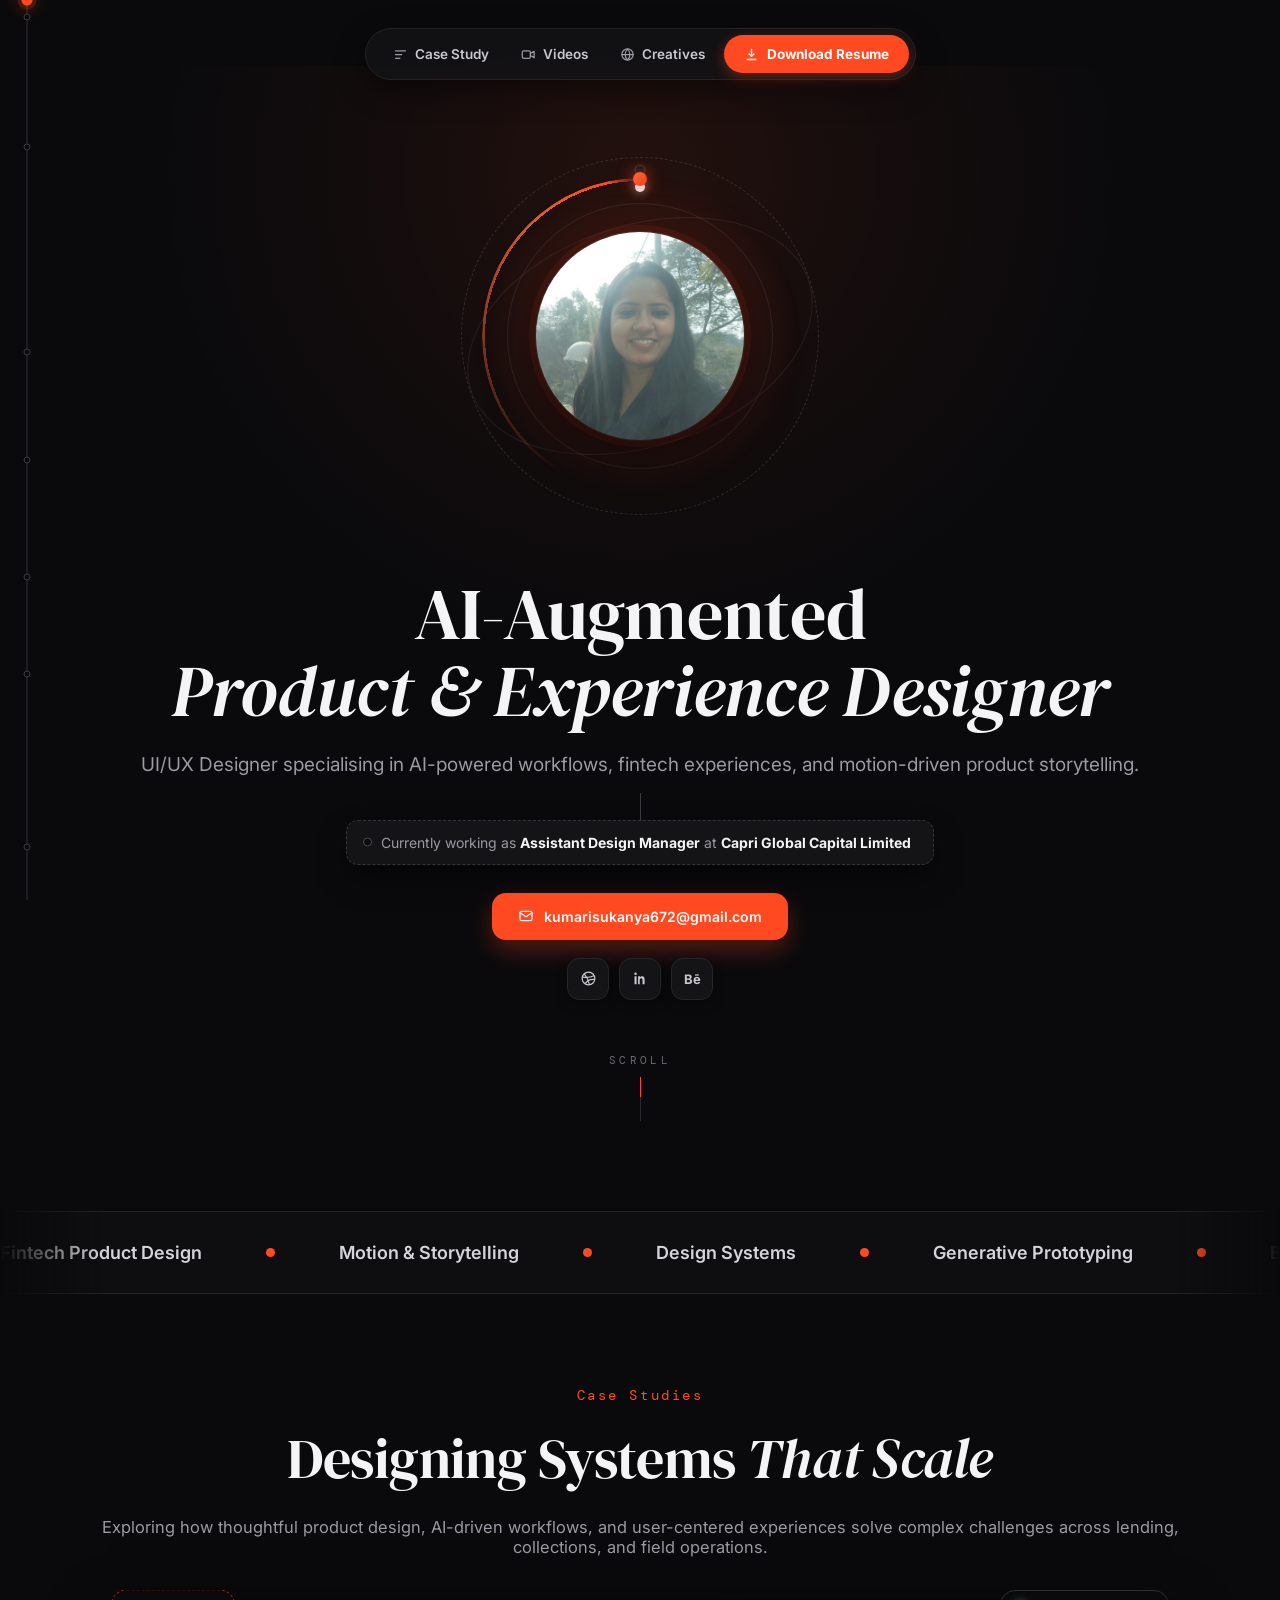
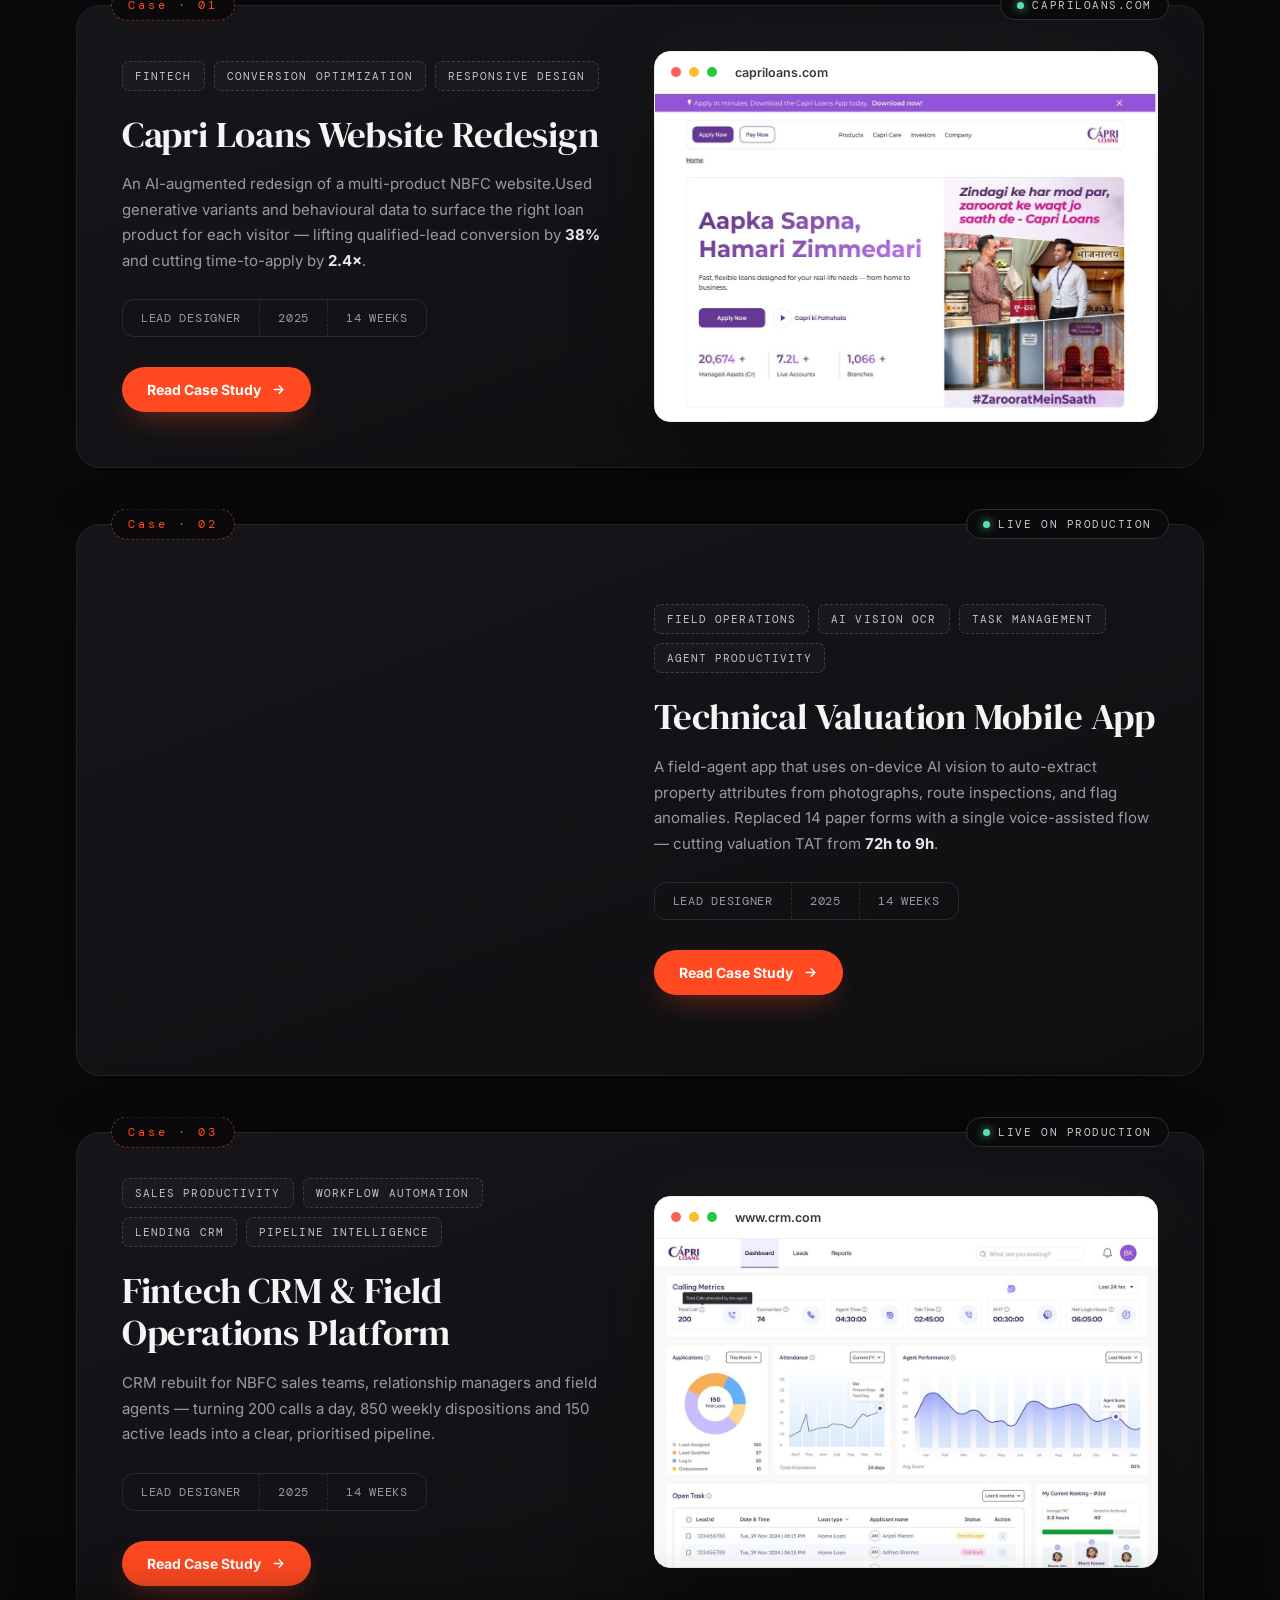
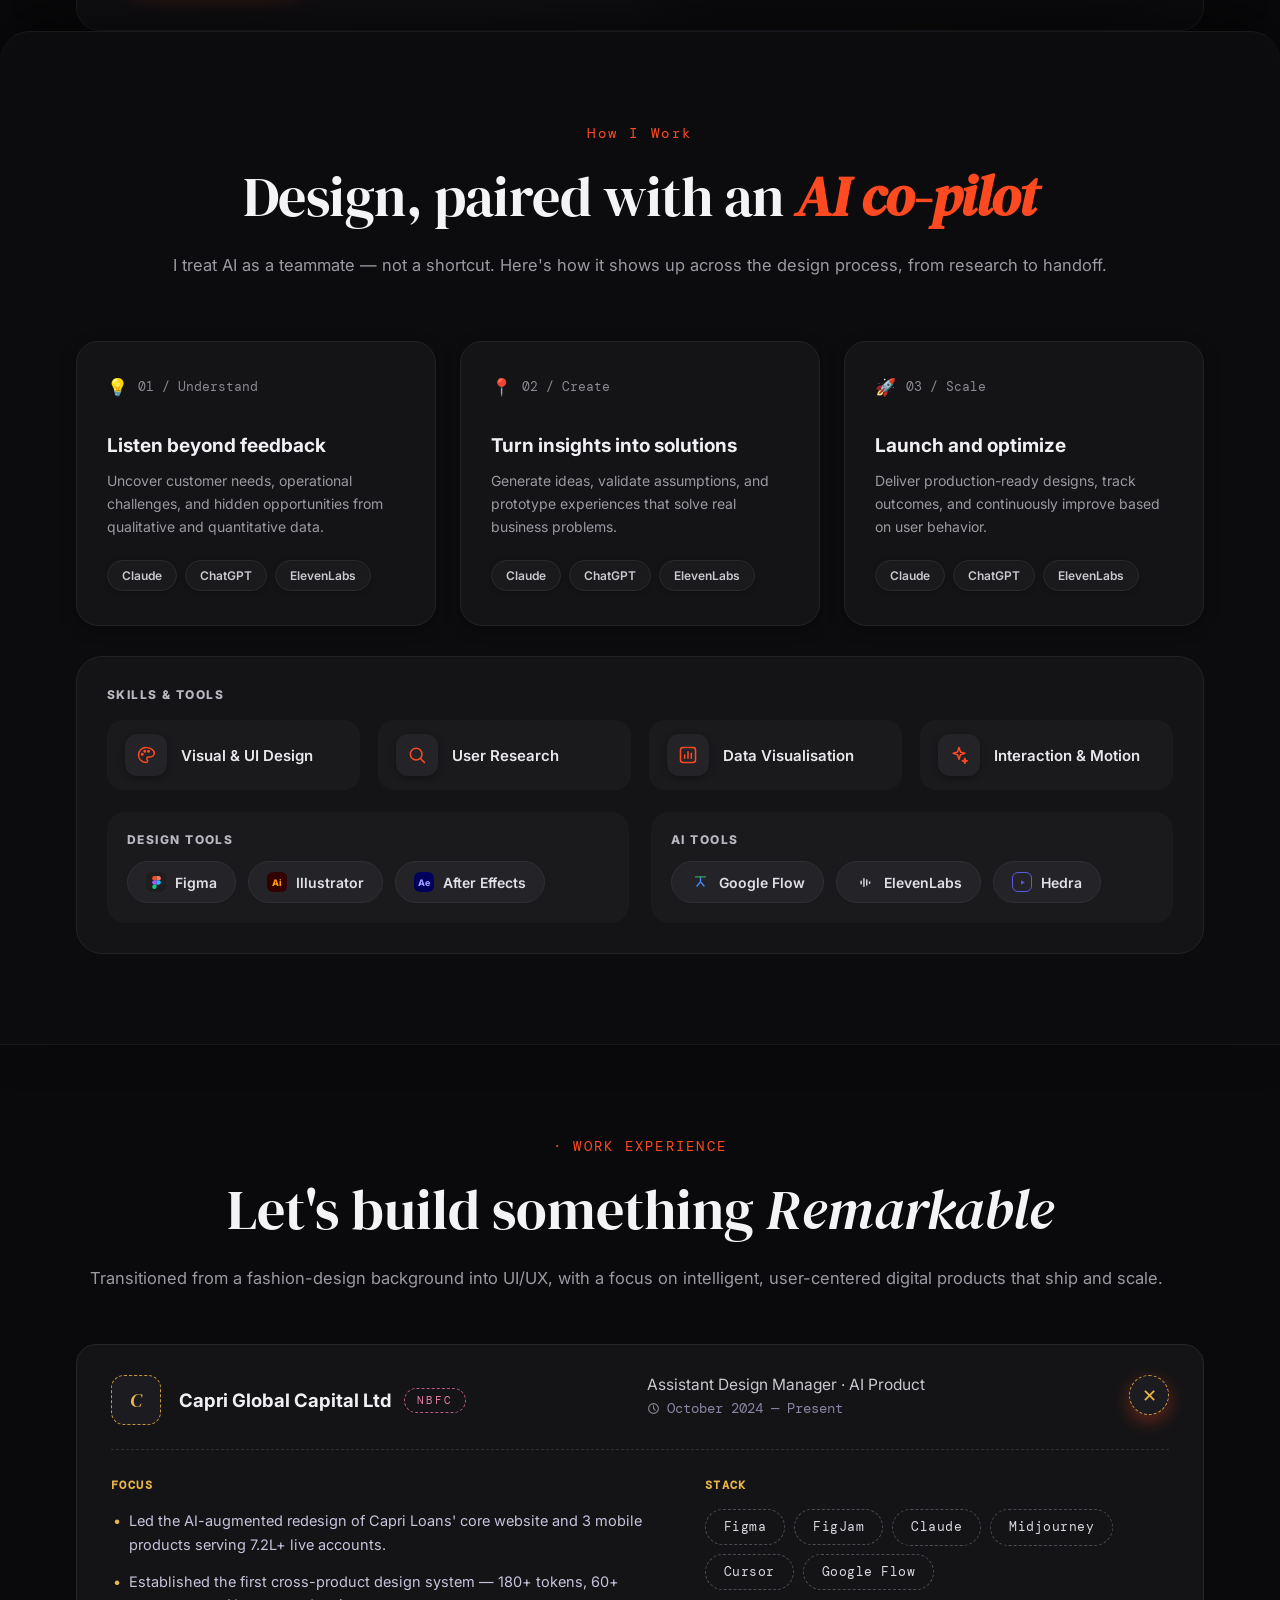
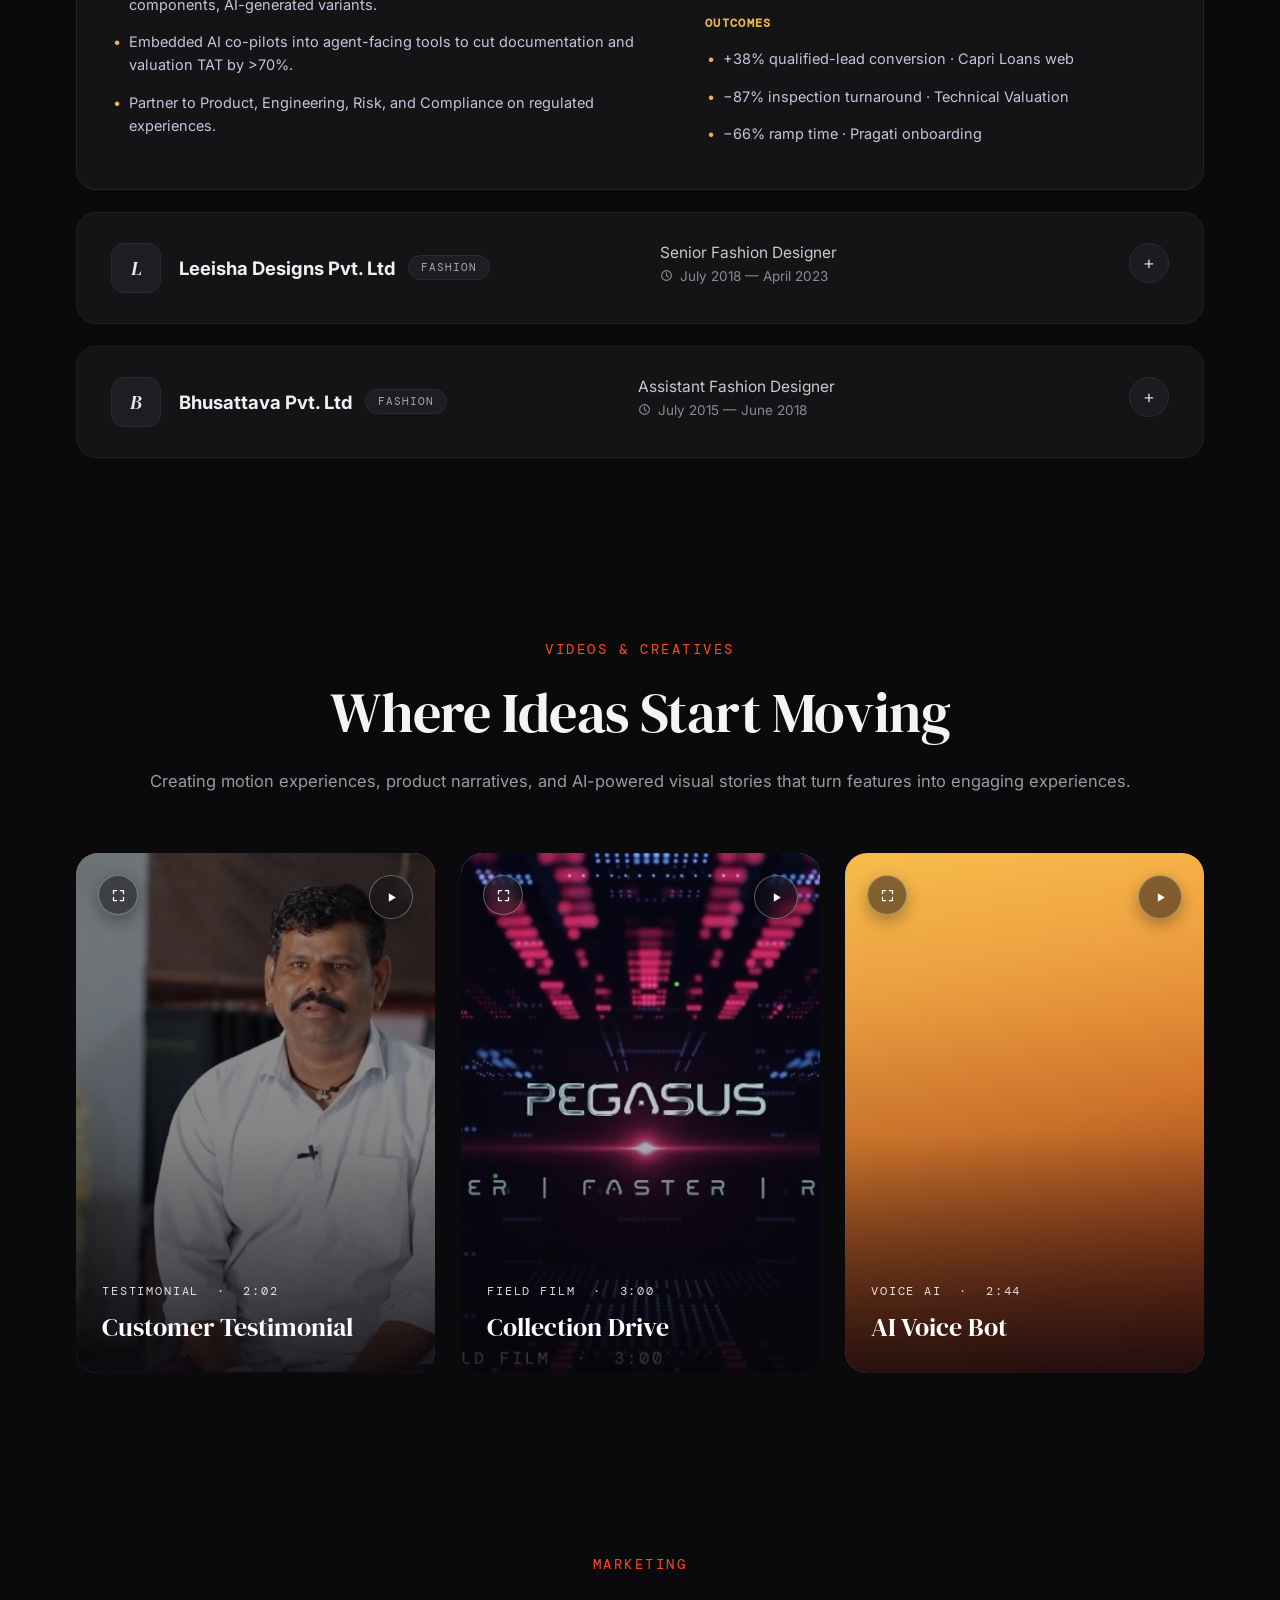
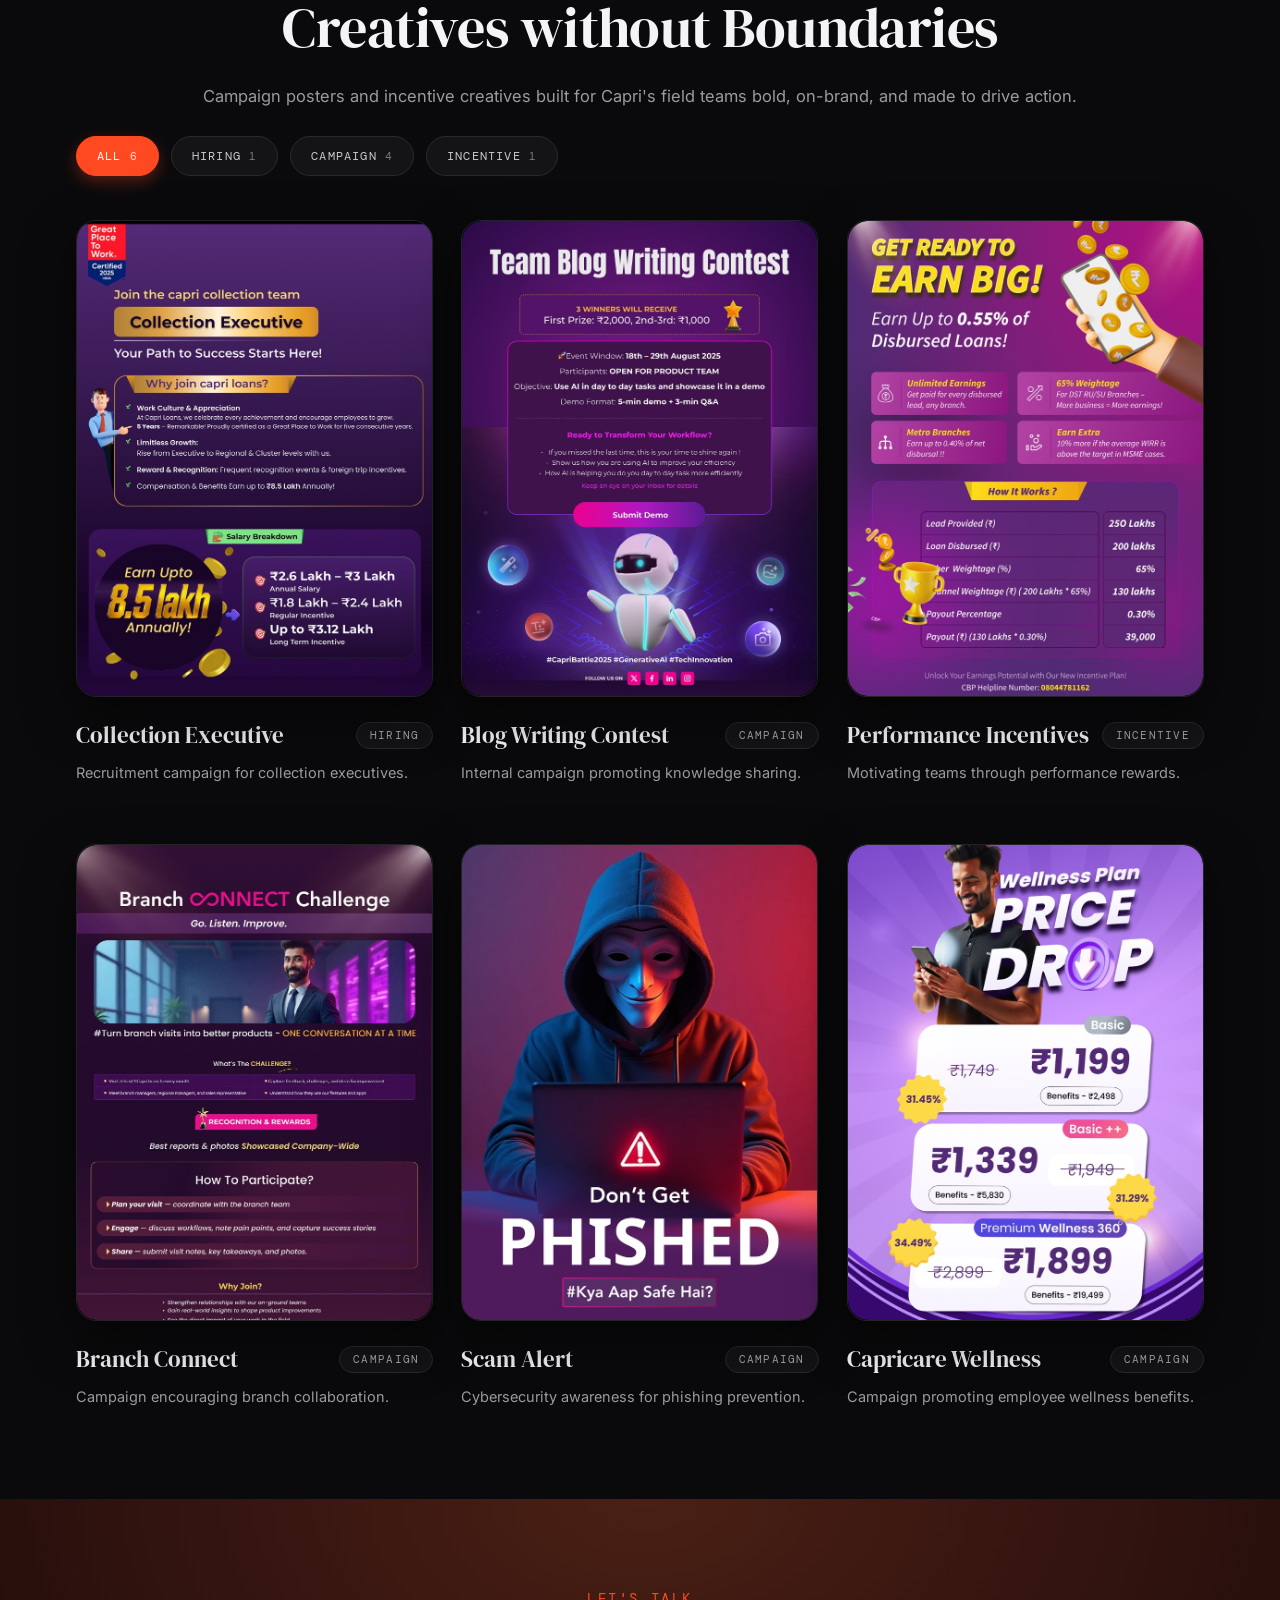
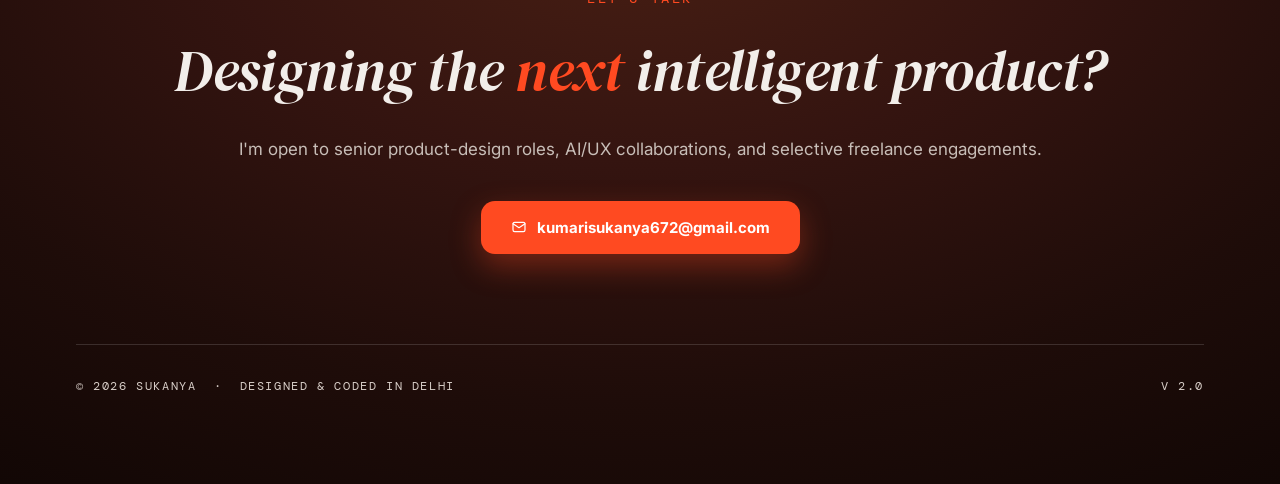
==== index.html @ 0f8f2119 "Add files via upload" ====
<!DOCTYPE html>
<html lang="en">
<head>
<meta charset="UTF-8">
<meta name="viewport" content="width=device-width, initial-scale=1.0">
<title>Sukanya — AI-Augmented Product & Experience Designer</title>
<link rel="preconnect" href="https://fonts.googleapis.com">
<link rel="preconnect" href="https://fonts.gstatic.com" crossorigin>
<link href="https://fonts.googleapis.com/css2?family=DM+Serif+Display:ital@0;1&family=DM+Mono:ital,wght@0,300;0,400;0,500;1,400&family=Inter:wght@400;500;600;700;800&display=swap" rel="stylesheet">
<link rel="stylesheet" href="css/index.css">
  <script src="js/index.js" defer></script>
</head>
<body>

<!-- thread progress rail -->
<div class="thread" aria-hidden="true" id="thread">
  <div class="track"></div>
  <div class="fill" id="thread-fill"></div>
  <div class="needle" id="thread-needle"></div>
</div>

<!-- ===================== NAV ===================== -->
<div class="nav-wrap">
  <nav class="nav-pill">
    <a class="nav-link" data-sec="case-studies" href="#case-studies">
      <svg viewBox="0 0 24 24" fill="none" stroke-width="2" stroke-linecap="round"><path d="M4 6h16M4 12h10M4 18h7"/></svg>
      <span>Case Study</span>
    </a>
    <a class="nav-link" data-sec="videos" href="#videos">
      <svg viewBox="0 0 24 24" fill="none" stroke-width="2" stroke-linecap="round" stroke-linejoin="round"><rect x="2" y="6" width="13" height="12" rx="2.5"/><path d="M15 10.5l6-3.5v10l-6-3.5"/></svg>
      <span>Videos</span>
    </a>
    <a class="nav-link" data-sec="creatives" href="#creatives">
      <svg viewBox="0 0 24 24" fill="none" stroke-width="2" stroke-linecap="round"><circle cx="12" cy="12" r="9"/><path d="M3 12h18M12 3c2.5 2.7 3.8 5.8 3.8 9S14.5 18.3 12 21M12 3c-2.5 2.7-3.8 5.8-3.8 9s1.3 6.3 3.8 9"/></svg>
      <span>Creatives</span>
    </a>
    <a class="nav-cta" href="assets/docs/Sukanya_Resume.pdf" download="Sukanya_Resume.pdf">
      <svg viewBox="0 0 24 24" fill="none" stroke-width="2.2" stroke-linecap="round" stroke-linejoin="round"><path d="M12 4v11m0 0l-4-4m4 4l4-4M5 20h14"/></svg>
      Download Resume
    </a>
  </nav>
</div>

<!-- ===================== HERO ===================== -->
<header class="hero" id="top">
  <div class="hero-visual">
    <span class="hv-glow"></span>
    <span class="hv-tilt"></span>
    <span class="hv-dash"></span>
    <span class="hv-ring"></span>
    <span class="hv-sweep"></span>
    <span class="hv-orbit hv-orbit-3"></span>
    <span class="hv-orbit hv-orbit-2"></span>
    <span class="hv-orbit hv-orbit-1"></span>
    <div class="hv-portrait"><img src="[data-uri]" alt="Sukanya — Product & Experience Designer"/></div>
  </div>

  <h1>
    <span class="hl"><span class="hl-in">AI-Augmented</span></span>
    <span class="hl"><span class="hl-in"><em>Product &amp; Experience Designer</em></span></span>
  </h1>
  <p class="hero-sub">UI/UX Designer specialising in AI-powered workflows, fintech experiences, and motion-driven product storytelling.</p>
  <div class="swingtag-wrap"><span class="swingtag">Currently working as <b>Assistant Design Manager</b> at <b>Capri Global Capital Limited</b></span></div>
  <div>
    <a class="hero-email" href="mailto:kumarisukanya672@gmail.com">
      <svg viewBox="0 0 24 24" fill="none" stroke-width="1.8" stroke-linecap="round" stroke-linejoin="round"><rect x="3" y="5" width="18" height="14" rx="2.5"/><path d="M3 7l9 6 9-6"/></svg>
      kumarisukanya672@gmail.com
    </a>
  </div>
  <div class="hero-socials">
    <a class="soc" href="#" aria-label="Dribbble">
      <svg viewBox="0 0 24 24" fill="none" stroke="#C8C8CE" stroke-width="1.7"><circle cx="12" cy="12" r="9"/><path d="M6 5.5c3.5 4 6 9 7.3 15M19.5 8c-4.5 2.5-9.5 3-15.5 2M21 13.5c-5.5-1-10 .5-13.5 5.5"/></svg>
    </a>
    <a class="soc" href="#" aria-label="LinkedIn">
      <svg viewBox="0 0 24 24" fill="#C8C8CE"><path d="M5 3.5A1.75 1.75 0 1 1 5 7a1.75 1.75 0 0 1 0-3.5ZM3.6 8.8h2.9V20H3.6V8.8Zm5 0h2.8v1.5h.04c.4-.74 1.35-1.52 2.8-1.52 3 0 3.55 1.97 3.55 4.53V20h-2.9v-5.5c0-1.3-.03-3-1.83-3-1.83 0-2.1 1.43-2.1 2.9V20H8.6V8.8Z"/></svg>
    </a>
    <a class="soc" href="#" aria-label="Behance">Bē</a>
  </div>
  <div class="hero-scroll" aria-hidden="true"><span>Scroll</span><span class="wire"></span></div>
</header>

<!-- ===================== MARQUEE ===================== -->
<div class="marquee">
  <div class="marquee-track">
    <div class="marquee-item">
      <span>Fintech Product Design</span><i></i>
      <span>Motion &amp; Storytelling</span><i></i>
      <span>Design Systems</span><i></i>
      <span>Generative Prototyping</span><i></i>
      <span>Behavioral UX</span><i></i>
      <span>AI-Augmented Workflows</span><i></i>
    </div>
    <div class="marquee-item">
      <span>Fintech Product Design</span><i></i>
      <span>Motion &amp; Storytelling</span><i></i>
      <span>Design Systems</span><i></i>
      <span>Generative Prototyping</span><i></i>
      <span>Behavioral UX</span><i></i>
      <span>AI-Augmented Workflows</span><i></i>
    </div>
  </div>
</div>

<!-- ===================== CASE STUDIES HEAD ===================== -->
<section class="sec-head r" id="case-studies">
  <span class="eyebrow">Case Studies</span>
  <h2>Designing Systems <em>That Scale</em></h2>
  <p class="sec-sub">Exploring how thoughtful product design, AI-driven workflows, and user-centered experiences solve complex challenges across lending, collections, and field operations.</p>
</section>
<div class="case-stack">
<!-- ===================== CASE 1 : CAPRI LOANS ===================== -->
<section class="case">
  <span class="case-num">Case · 01</span>
  <span class="case-chip"><span class="dot"></span>capriloans.com</span>
  <div class="case-grid">
      <div class="case-visual"><div class="browser">
        <div class="browser-bar">
          <span class="b-dot" style="background:#FF5F57"></span>
          <span class="b-dot" style="background:#FEBC2E"></span>
          <span class="b-dot" style="background:#28C840"></span>
          <span class="url">capriloans.com</span>
        </div>
        <div class="browser-body">
          <img class="case-shot" src="[data-uri]" alt="Capri Loans website redesign — Aapka Sapna, Hamari Zimmedari hero" loading="lazy"/>
        </div>
      </div></div>
      <div class="case-content">
        <div class="tags">
          <span class="tag">Fintech</span>
          <span class="tag">Conversion Optimization</span>
          <span class="tag">Responsive Design</span>
        </div>
        <h3>Capri Loans Website Redesign</h3>
        <p class="desc">An AI-augmented redesign of a multi-product NBFC website.Used generative variants and behavioural data to surface the right loan product for each visitor — lifting qualified-lead conversion by <b>38%</b> and cutting time-to-apply by <b>2.4×</b>.</p>
        <div class="case-meta">
          <span><i></i>LEAD DESIGNER</span>
          <span><i></i>2025</span>
          <span><i></i>14 WEEKS</span>
        </div>
        <a class="btn-orange" href="capri.html">Read Case Study
          <svg viewBox="0 0 24 24" fill="none" stroke-width="2.2" stroke-linecap="round" stroke-linejoin="round"><path d="M5 12h14m0 0l-6-6m6 6l-6 6"/></svg>
        </a>
      </div>
    </div>
</section>

<!-- ===================== CASE 2 : TECHNICAL VALUATION ===================== -->
<section class="case">
  <span class="case-num">Case · 02</span>
  <span class="case-chip"><span class="dot"></span>Live On Production</span>
  <div class="case-grid">
      <div class="case-content">
        <div class="tags">
          <span class="tag">Field Operations</span>
          <span class="tag">AI Vision OCR</span>
          <span class="tag">Task Management</span>
          <span class="tag">Agent Productivity</span>
        </div>
        <h3>Technical Valuation Mobile App</h3>
        <p class="desc">A field-agent app that uses on-device AI vision to auto-extract property attributes from photographs, route inspections, and flag anomalies. Replaced 14 paper forms with a single voice-assisted flow — cutting valuation TAT from <b>72h to 9h</b>.</p>
        <div class="case-meta">
          <span><i></i>LEAD DESIGNER</span>
          <span><i></i>2025</span>
          <span><i></i>14 WEEKS</span>
        </div>
        <a class="btn-orange" href="technical-valuation.html">Read Case Study
          <svg viewBox="0 0 24 24" fill="none" stroke-width="2.2" stroke-linecap="round" stroke-linejoin="round"><path d="M5 12h14m0 0l-6-6m6 6l-6 6"/></svg>
        </a>
      </div>
            <div class="case-visual"><div class="phones">
        <img class="ph-img ph-left" src="[data-uri]" alt="Primary Applicant's Details form screen" loading="lazy"/>
        <img class="ph-img ph-mid" src="[data-uri]" alt="Field agent dashboard — work in progress" loading="lazy"/>
        <img class="ph-img ph-right" src="[data-uri]" alt="Property Details screen" loading="lazy"/>
      </div></div>
    </div>
</section>

<!-- ===================== CASE 3 : FINTECH CRM ===================== -->
<section class="case">
  <span class="case-num">Case · 03</span>
  <span class="case-chip"><span class="dot"></span>Live on Production</span>
  <div class="case-grid">
      <div class="case-visual"><div class="browser">
        <div class="browser-bar">
          <span class="b-dot" style="background:#FF5F57"></span>
          <span class="b-dot" style="background:#FEBC2E"></span>
          <span class="b-dot" style="background:#28C840"></span>
          <span class="url">www.crm.com</span>
        </div>
        <div class="browser-body">
          <img class="case-shot" src="[data-uri]" alt="Fintech CRM dashboard — calling metrics, applications, agent performance" loading="lazy"/>
        </div>
      </div></div>
      <div class="case-content">
        <div class="tags">
          <span class="tag">Sales Productivity</span>
          <span class="tag">Workflow Automation</span>
          <span class="tag">Lending CRM</span>
          <span class="tag">Pipeline Intelligence</span>
        </div>
        <h3>Fintech CRM &amp; Field Operations Platform</h3>
        <p class="desc">CRM rebuilt for NBFC sales teams, relationship managers and field agents — turning 200 calls a day, 850 weekly dispositions and 150 active leads into a clear, prioritised pipeline.</p>
        <div class="case-meta">
          <span><i></i>LEAD DESIGNER</span>
          <span><i></i>2025</span>
          <span><i></i>14 WEEKS</span>
        </div>
        <a class="btn-orange" href="crm.html">Read Case Study
          <svg viewBox="0 0 24 24" fill="none" stroke-width="2.2" stroke-linecap="round" stroke-linejoin="round"><path d="M5 12h14m0 0l-6-6m6 6l-6 6"/></svg>
        </a>
      </div>
    </div>
</section>
</div><!-- /case-stack -->

<!-- ===================== HOW I WORK ===================== -->
<section class="hiw" id="process">
  <div class="sec-head r">
    <span class="eyebrow">How I Work</span>
    <h2>Design, paired with an <em class="orange">AI co-pilot</em></h2>
    <p class="sec-sub">I treat AI as a teammate — not a shortcut. Here's how it shows up across the design process, from research to handoff.</p>
  </div>
  <div class="container">
    <div class="hiw-cards r">
      <div class="hiw-card">
        <div class="hiw-step"><span class="em">💡</span>01 / Understand</div>
        <h4>Listen beyond feedback</h4>
        <p>Uncover customer needs, operational challenges, and hidden opportunities from qualitative and quantitative data.</p>
        <div class="hiw-tags">
          <span class="hiw-tag">Claude</span>
          <span class="hiw-tag">ChatGPT</span>
          <span class="hiw-tag">ElevenLabs</span>
        </div>
      </div>
      <div class="hiw-card">
        <div class="hiw-step"><span class="em">📍</span>02 / Create</div>
        <h4>Turn insights into solutions</h4>
        <p>Generate ideas, validate assumptions, and prototype experiences that solve real business problems.</p>
        <div class="hiw-tags">
          <span class="hiw-tag">Claude</span>
          <span class="hiw-tag">ChatGPT</span>
          <span class="hiw-tag">ElevenLabs</span>
        </div>
      </div>
      <div class="hiw-card">
        <div class="hiw-step"><span class="em">🚀</span>03 / Scale</div>
        <h4>Launch and optimize</h4>
        <p>Deliver production-ready designs, track outcomes, and continuously improve based on user behavior.</p>
        <div class="hiw-tags">
          <span class="hiw-tag">Claude</span>
          <span class="hiw-tag">ChatGPT</span>
          <span class="hiw-tag">ElevenLabs</span>
        </div>
      </div>
    </div>

    <div class="skills r">
      <div class="skills-label">SKILLS &amp; TOOLS</div>
      <div class="skills-row">
        <div class="skill-chip">
          <span class="skill-ic"><svg viewBox="0 0 24 24" fill="none" stroke-width="1.8" stroke-linecap="round"><path d="M12 3a9 9 0 1 0 0 18c1.2 0 2-.9 2-2 0-.6-.2-1-.6-1.4-.3-.4-.5-.8-.5-1.3 0-1.1.9-2 2-2h2.3A4.8 4.8 0 0 0 22 9.7C21.6 5.9 17.2 3 12 3Z"/><circle cx="7.5" cy="11" r=".9" fill="currentColor"/><circle cx="10.5" cy="7.5" r=".9" fill="currentColor"/><circle cx="15" cy="7.5" r=".9" fill="currentColor"/></svg></span>
          <b>Visual &amp; UI Design</b>
        </div>
        <div class="skill-chip">
          <span class="skill-ic"><svg viewBox="0 0 24 24" fill="none" stroke-width="1.8" stroke-linecap="round"><circle cx="11" cy="11" r="7"/><path d="M16.5 16.5L21 21"/></svg></span>
          <b>User Research</b>
        </div>
        <div class="skill-chip">
          <span class="skill-ic"><svg viewBox="0 0 24 24" fill="none" stroke-width="1.8" stroke-linecap="round" stroke-linejoin="round"><rect x="3" y="3" width="18" height="18" rx="3"/><path d="M8 16v-4m4 4V8m4 8v-6"/></svg></span>
          <b>Data Visualisation</b>
        </div>
        <div class="skill-chip">
          <span class="skill-ic"><svg viewBox="0 0 24 24" fill="none" stroke-width="1.8" stroke-linecap="round" stroke-linejoin="round"><path d="M12 3l1.8 5.4L19 10l-5.2 1.6L12 17l-1.8-5.4L5 10l5.2-1.6L12 3Z"/><path d="M19 16l.8 2.2L22 19l-2.2.8L19 22l-.8-2.2L16 19l2.2-.8L19 16Z"/></svg></span>
          <b>Interaction &amp; Motion</b>
        </div>
      </div>
      <div class="tools-row">
        <div class="tool-box">
          <div class="skills-label">DESIGN TOOLS</div>
          <div class="tool-pills">
            <span class="tool-pill">
              <span class="tp-ic" style="background:#1E1E1E;flex-direction:column;gap:0">
                <svg viewBox="0 0 12 18" width="9" height="13"><path d="M3 0h3v6H3a3 3 0 0 1 0-6Z" fill="#F24E1E"/><path d="M6 0h3a3 3 0 0 1 0 6H6V0Z" fill="#FF7262"/><path d="M6 6h3a3 3 0 0 1 0 6H6V6Z" fill="#1ABCFE"/><path d="M3 6h3v6H3a3 3 0 0 1 0-6Z" fill="#A259FF"/><path d="M3 12h3v3a3 3 0 1 1-3-3Z" fill="#0ACF83"/></svg>
              </span>
              Figma
            </span>
            <span class="tool-pill"><span class="tp-ic" style="background:#330000;color:#FF9A00">Ai</span>Illustrator</span>
            <span class="tool-pill"><span class="tp-ic" style="background:#00005B;color:#9999FF">Ae</span>After Effects</span>
          </div>
        </div>
        <div class="tool-box">
          <div class="skills-label">AI TOOLS</div>
          <div class="tool-pills">
            <span class="tool-pill">
              <span class="tp-ic" style="background:transparent">
                <svg viewBox="0 0 24 24" width="17" height="17" fill="none" stroke="#4285F4" stroke-width="2" stroke-linecap="round"><path d="M12 4v7m0 0l-5 6m5-6l5 6" /><path d="M5 4h14" stroke="#34A853"/></svg>
              </span>
              Google Flow
            </span>
            <span class="tool-pill">
              <span class="tp-ic" style="background:transparent">
                <svg viewBox="0 0 24 24" width="15" height="15" fill="none" stroke="#D4D4DA" stroke-width="2.4" stroke-linecap="round"><path d="M5 10v4m4.5-8v12M14 8v8m4.5-5v2"/></svg>
              </span>
              ElevenLabs
            </span>
            <span class="tool-pill">
              <span class="tp-ic" style="background:transparent;border:1.8px solid #5A5AE0;border-radius:6px">
                <svg viewBox="0 0 24 24" width="11" height="11" fill="#5A5AE0"><path d="M9 7l8 5-8 5V7Z"/></svg>
              </span>
              Hedra
            </span>
          </div>
        </div>
      </div>
    </div>
  </div>
</section>

<!-- ===================== WORK EXPERIENCE ===================== -->
<section class="work" id="experience">
  <div class="container">
    <div class="r" style="text-align:center"><span class="eyebrow">· WORK EXPERIENCE</span></div>
    <h2>Let's build something <em>Remarkable</em></h2>
    <p class="sec-sub">Transitioned from a fashion-design background into UI/UX, with a focus on intelligent, user-centered digital products that ship and scale.</p>

    <div class="exp-card fashion first open r">
      <div class="exp-top">
        <div class="exp-id">
          <span class="exp-logo">C</span>
          <h5>Capri Global Capital Ltd <span class="exp-badge">NBFC</span></h5>
        </div>
        <div class="exp-right">
          <div class="role">Assistant Design Manager · AI Product</div>
          <div class="date">
            <svg viewBox="0 0 24 24" fill="none" stroke-width="2" stroke-linecap="round"><circle cx="12" cy="12" r="9"/><path d="M12 7v5l3 3"/></svg>
            October 2024 — Present
          </div>
        </div>
        <span class="exp-toggle open">✕</span>
      </div>
      <div class="exp-body">
        <div>
          <div class="exp-label">FOCUS</div>
          <ul class="exp-list">
            <li>Led the AI-augmented redesign of Capri Loans' core website and 3 mobile products serving 7.2L+ live accounts.</li>
            <li>Established the first cross-product design system — 180+ tokens, 60+ components, AI-generated variants.</li>
            <li>Embedded AI co-pilots into agent-facing tools to cut documentation and valuation TAT by &gt;70%.</li>
            <li>Partner to Product, Engineering, Risk, and Compliance on regulated experiences.</li>
          </ul>
        </div>
        <div>
          <div class="exp-label">STACK</div>
          <div class="stack-pills">
            <span class="stack-pill">Figma</span>
            <span class="stack-pill">FigJam</span>
            <span class="stack-pill hl">Claude</span>
            <span class="stack-pill hl">Midjourney</span>
            <span class="stack-pill">Cursor</span>
            <span class="stack-pill">Google Flow</span>
          </div>
          <div class="exp-label">OUTCOMES</div>
          <ul class="exp-list">
            <li>+38% qualified-lead conversion · Capri Loans web</li>
            <li>−87% inspection turnaround · Technical Valuation</li>
            <li>−66% ramp time · Pragati onboarding</li>
          </ul>
        </div>
      </div>
    </div>

    <div class="exp-card fashion r">
      <div class="exp-top">
        <div class="exp-id">
          <span class="exp-logo">L</span>
          <h5>Leeisha Designs Pvt. Ltd <span class="exp-badge">FASHION</span></h5>
        </div>
        <div class="exp-right">
          <div class="role">Senior Fashion Designer</div>
          <div class="date">
            <svg viewBox="0 0 24 24" fill="none" stroke-width="2" stroke-linecap="round"><circle cx="12" cy="12" r="9"/><path d="M12 7v5l3 3"/></svg>
            July 2018 — April 2023
          </div>
        </div>
        <span class="exp-toggle">+</span>
      </div>
      <div class="exp-body">
        <div>
          <div class="exp-label">FOCUS</div>
          <ul class="exp-list">
            <li>Led seasonal collection design and tech-pack development across women's ethnic and fusion lines.</li>
            <li>Owned trend research, mood-boarding and fittings end-to-end for retail and export buyers.</li>
          </ul>
        </div>
        <div>
          <div class="exp-label">STACK</div>
          <div class="stack-pills">
            <span class="stack-pill">Illustrator</span>
            <span class="stack-pill">Photoshop</span>
            <span class="stack-pill">CLO 3D</span>
          </div>
        </div>
      </div>
    </div>

    <div class="exp-card fashion r">
      <div class="exp-top">
        <div class="exp-id">
          <span class="exp-logo">B</span>
          <h5>Bhusattava Pvt. Ltd <span class="exp-badge">FASHION</span></h5>
        </div>
        <div class="exp-right">
          <div class="role">Assistant Fashion Designer</div>
          <div class="date">
            <svg viewBox="0 0 24 24" fill="none" stroke-width="2" stroke-linecap="round"><circle cx="12" cy="12" r="9"/><path d="M12 7v5l3 3"/></svg>
            July 2015 — June 2018
          </div>
        </div>
        <span class="exp-toggle">+</span>
      </div>
      <div class="exp-body">
        <div>
          <div class="exp-label">FOCUS</div>
          <ul class="exp-list">
            <li>Supported design development, sampling and print storytelling for a sustainable-fashion label.</li>
            <li>Coordinated with artisans and production to translate concepts into finished garments.</li>
          </ul>
        </div>
        <div>
          <div class="exp-label">STACK</div>
          <div class="stack-pills">
            <span class="stack-pill">Illustrator</span>
            <span class="stack-pill">Photoshop</span>
          </div>
        </div>
      </div>
    </div>
  </div>
</section>

<!-- ===================== VIDEOS ===================== -->
<section class="videos" id="videos">
  <div class="sec-head r">
    <span class="eyebrow">VIDEOS &amp; CREATIVES</span>
    <h2>Where Ideas Start Moving</h2>
    <p class="sec-sub">Creating motion experiences, product narratives, and AI-powered visual stories that turn features into engaging experiences.</p>
  </div>
  <div class="container">
    <div class="video-grid r">
      <!-- VIDEOS: paste each hosted video URL into the matching <source src="..."> below (after deployment). -->
      <!-- Optional: add a still frame with poster="https://.../still.jpg" on each <video>. -->
      <div class="video-card vc-1">
        <video class="vc-video" muted loop playsinline preload="none" poster="assets/thumbs/customer-testimonial.jpg">
          <source src="https://res.cloudinary.com/deeaokw8x/video/upload/v1781374432/customer_testimonial_final_1_1_1_mzxr0a.mp4" type="video/mp4"/>
        </video>
        <div class="vc-scrim"></div>
        <span class="vc-expand" role="button" tabindex="0" aria-label="Open fullscreen"><svg viewBox="0 0 24 24"><path d="M4 9V4h5M20 9V4h-5M4 15v5h5M20 15v5h-5"/></svg></span>
        <span class="vc-play" role="button" tabindex="0" aria-label="Play or pause video">
          <svg class="ic-play" viewBox="0 0 24 24"><path d="M7 4l13 8-13 8V4Z"/></svg>
          <svg class="ic-pause" viewBox="0 0 24 24"><path d="M7 5h3.4v14H7zM13.6 5H17v14h-3.4z"/></svg>
        </span>
        <div class="vc-meta">TESTIMONIAL&nbsp;&nbsp;·&nbsp;&nbsp;2:02</div>
        <h4>Customer Testimonial</h4>
      </div>
      <div class="video-card vc-2">
        <video class="vc-video" muted loop playsinline preload="none" poster="assets/thumbs/collection-drive.jpg">
          <source src="https://res.cloudinary.com/deeaokw8x/video/upload/v1781373716/collection_final_video_rendered__pu41th.mp4" type="video/mp4"/>
        </video>
        <div class="vc-scrim"></div>
        <span class="vc-expand" role="button" tabindex="0" aria-label="Open fullscreen"><svg viewBox="0 0 24 24"><path d="M4 9V4h5M20 9V4h-5M4 15v5h5M20 15v5h-5"/></svg></span>
        <span class="vc-play" role="button" tabindex="0" aria-label="Play or pause video">
          <svg class="ic-play" viewBox="0 0 24 24"><path d="M7 4l13 8-13 8V4Z"/></svg>
          <svg class="ic-pause" viewBox="0 0 24 24"><path d="M7 5h3.4v14H7zM13.6 5H17v14h-3.4z"/></svg>
        </span>
        <div class="vc-meta">FIELD FILM&nbsp;&nbsp;·&nbsp;&nbsp;3:00</div>
        <h4>Collection Drive</h4>
      </div>
      <div class="video-card vc-3">
        <video class="vc-video" muted loop playsinline preload="none" poster="https://res.cloudinary.com/deeaokw8x/video/upload/so_2,w_760,q_auto/v1781373861/final_video_28.5.2026_1_2_eq2xij.jpg">
          <source src="https://res.cloudinary.com/deeaokw8x/video/upload/v1781373861/final_video_28.5.2026_1_2_eq2xij.mp4" type="video/mp4"/>
        </video>
        <div class="vc-scrim"></div>
        <span class="vc-expand" role="button" tabindex="0" aria-label="Open fullscreen"><svg viewBox="0 0 24 24"><path d="M4 9V4h5M20 9V4h-5M4 15v5h5M20 15v5h-5"/></svg></span>
        <span class="vc-play" role="button" tabindex="0" aria-label="Play or pause video">
          <svg class="ic-play" viewBox="0 0 24 24"><path d="M7 4l13 8-13 8V4Z"/></svg>
          <svg class="ic-pause" viewBox="0 0 24 24"><path d="M7 5h3.4v14H7zM13.6 5H17v14h-3.4z"/></svg>
        </span>
        <div class="vc-meta">VOICE AI&nbsp;&nbsp;·&nbsp;&nbsp;2:44</div>
        <h4>AI Voice Bot</h4>
      </div>
    </div>
  </div>
</section>

<!-- ===================== CREATIVES ===================== -->
<section class="creatives" id="creatives">
  <div class="sec-head r" style="padding-bottom:18px">
    <span class="eyebrow">MARKETING</span>
    <h2>Creatives without Boundaries</h2>
    <p class="sec-sub">Campaign posters and incentive creatives built for Capri's field teams bold, on-brand, and made to drive action.</p>
  </div>
  <div class="container">
    <div class="filters r">
      <span class="filter active" data-f="all">ALL <small>6</small></span>
      <span class="filter" data-f="hiring">HIRING <small>1</small></span>
      <span class="filter" data-f="campaign">CAMPAIGN <small>4</small></span>
      <span class="filter" data-f="incentive">INCENTIVE <small>1</small></span>
    </div>

    <div class="cre-grid r">
      <!-- Poster 1 -->
      <div class="cre-item" data-cat="hiring">
        <div class="poster"><img class="poster-img" src="[data-uri]" alt="Collection Executive"/></div>
        <div class="cre-title"><h4>Collection Executive</h4><span class="cre-tag">HIRING</span></div>
        <p class="cre-desc">Recruitment campaign for collection executives.</p>
      </div>
      <!-- Poster 2 -->
      <div class="cre-item" data-cat="campaign">
        <div class="poster"><img class="poster-img" src="[data-uri]" alt="Blog Writing Contest"/></div>
        <div class="cre-title"><h4>Blog Writing Contest</h4><span class="cre-tag">CAMPAIGN</span></div>
        <p class="cre-desc">Internal campaign promoting knowledge sharing.</p>
      </div>
      <!-- Poster 3 -->
      <div class="cre-item" data-cat="incentive">
        <div class="poster"><img class="poster-img" src="[data-uri]" alt="Performance Incentives"/></div>
        <div class="cre-title"><h4>Performance Incentives</h4><span class="cre-tag">INCENTIVE</span></div>
        <p class="cre-desc">Motivating teams through performance rewards.</p>
      </div>
      <!-- Poster 4 -->
      <div class="cre-item" data-cat="campaign">
        <div class="poster"><img class="poster-img" src="[data-uri]" alt="Branch Connect"/></div>
        <div class="cre-title"><h4>Branch Connect</h4><span class="cre-tag">CAMPAIGN</span></div>
        <p class="cre-desc">Campaign encouraging branch collaboration.</p>
      </div>
      <!-- Poster 5 -->
      <div class="cre-item" data-cat="campaign">
        <div class="poster"><img class="poster-img" src="[data-uri]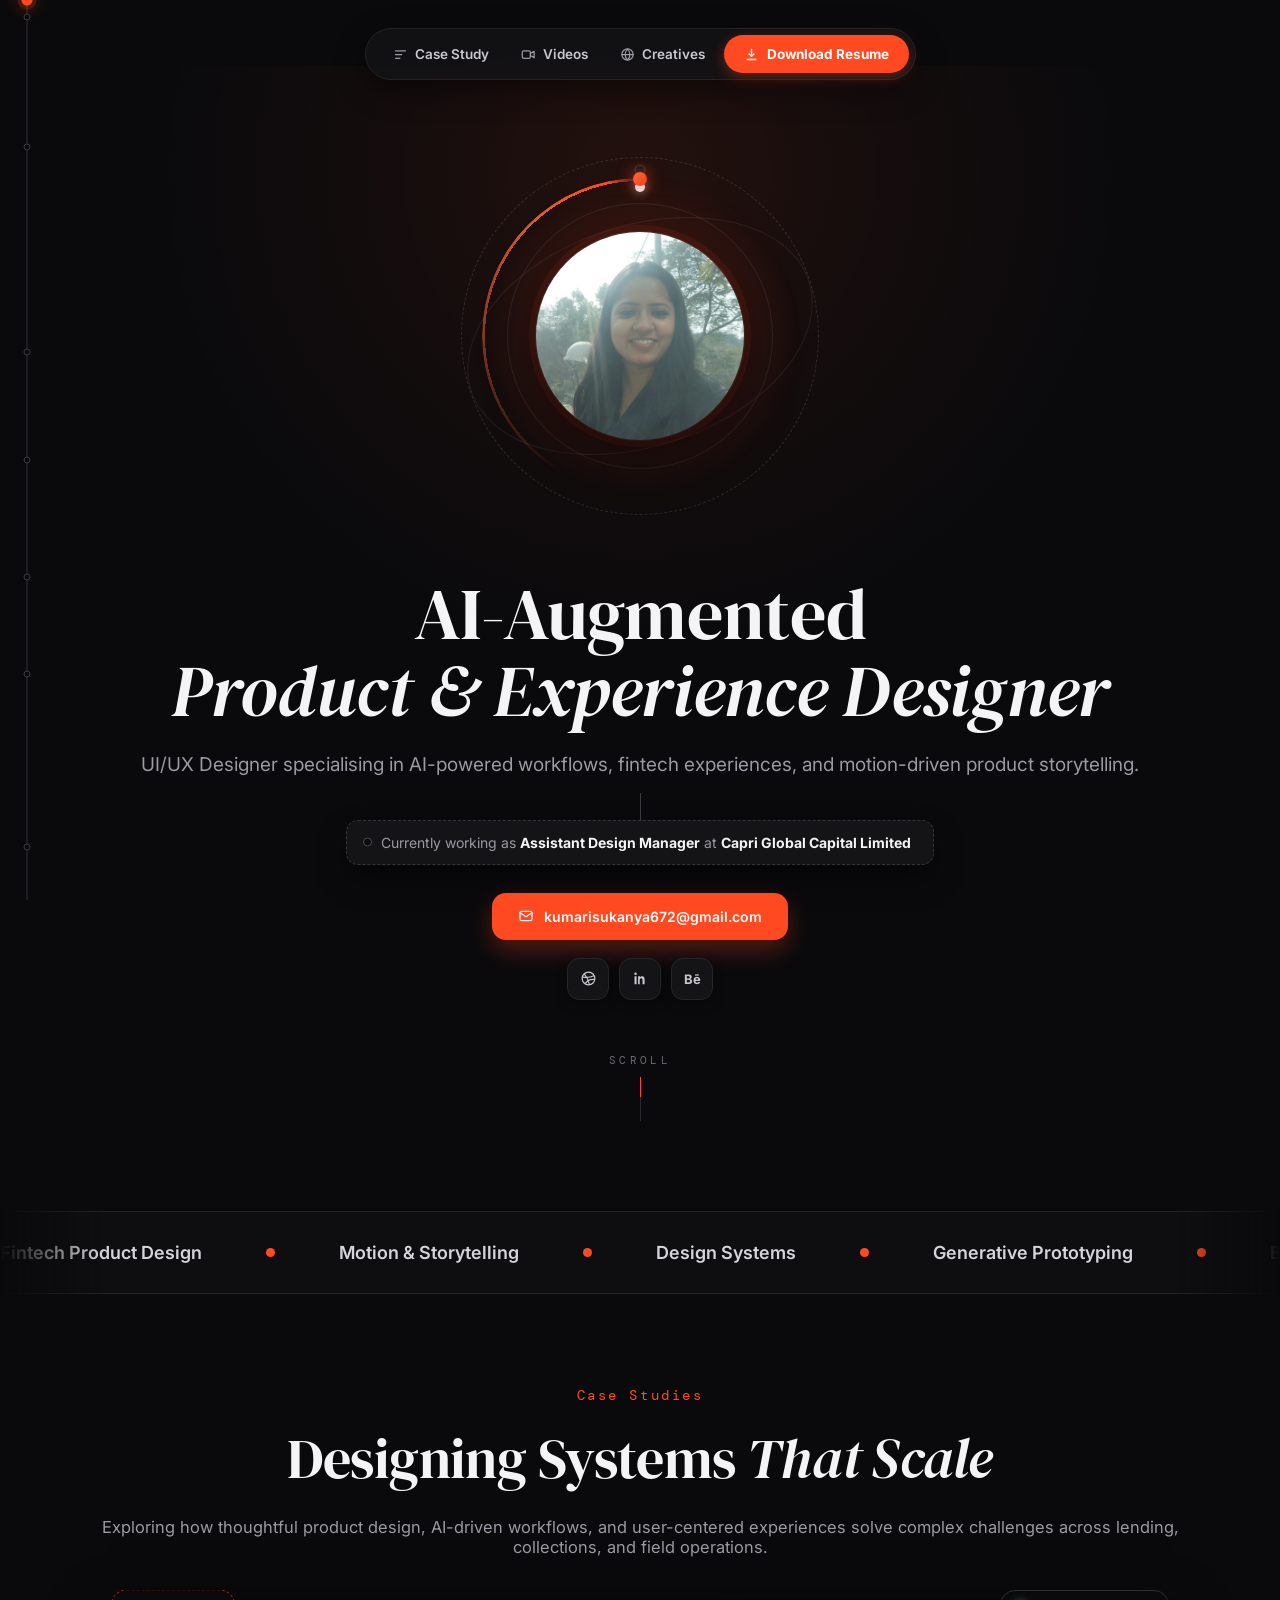
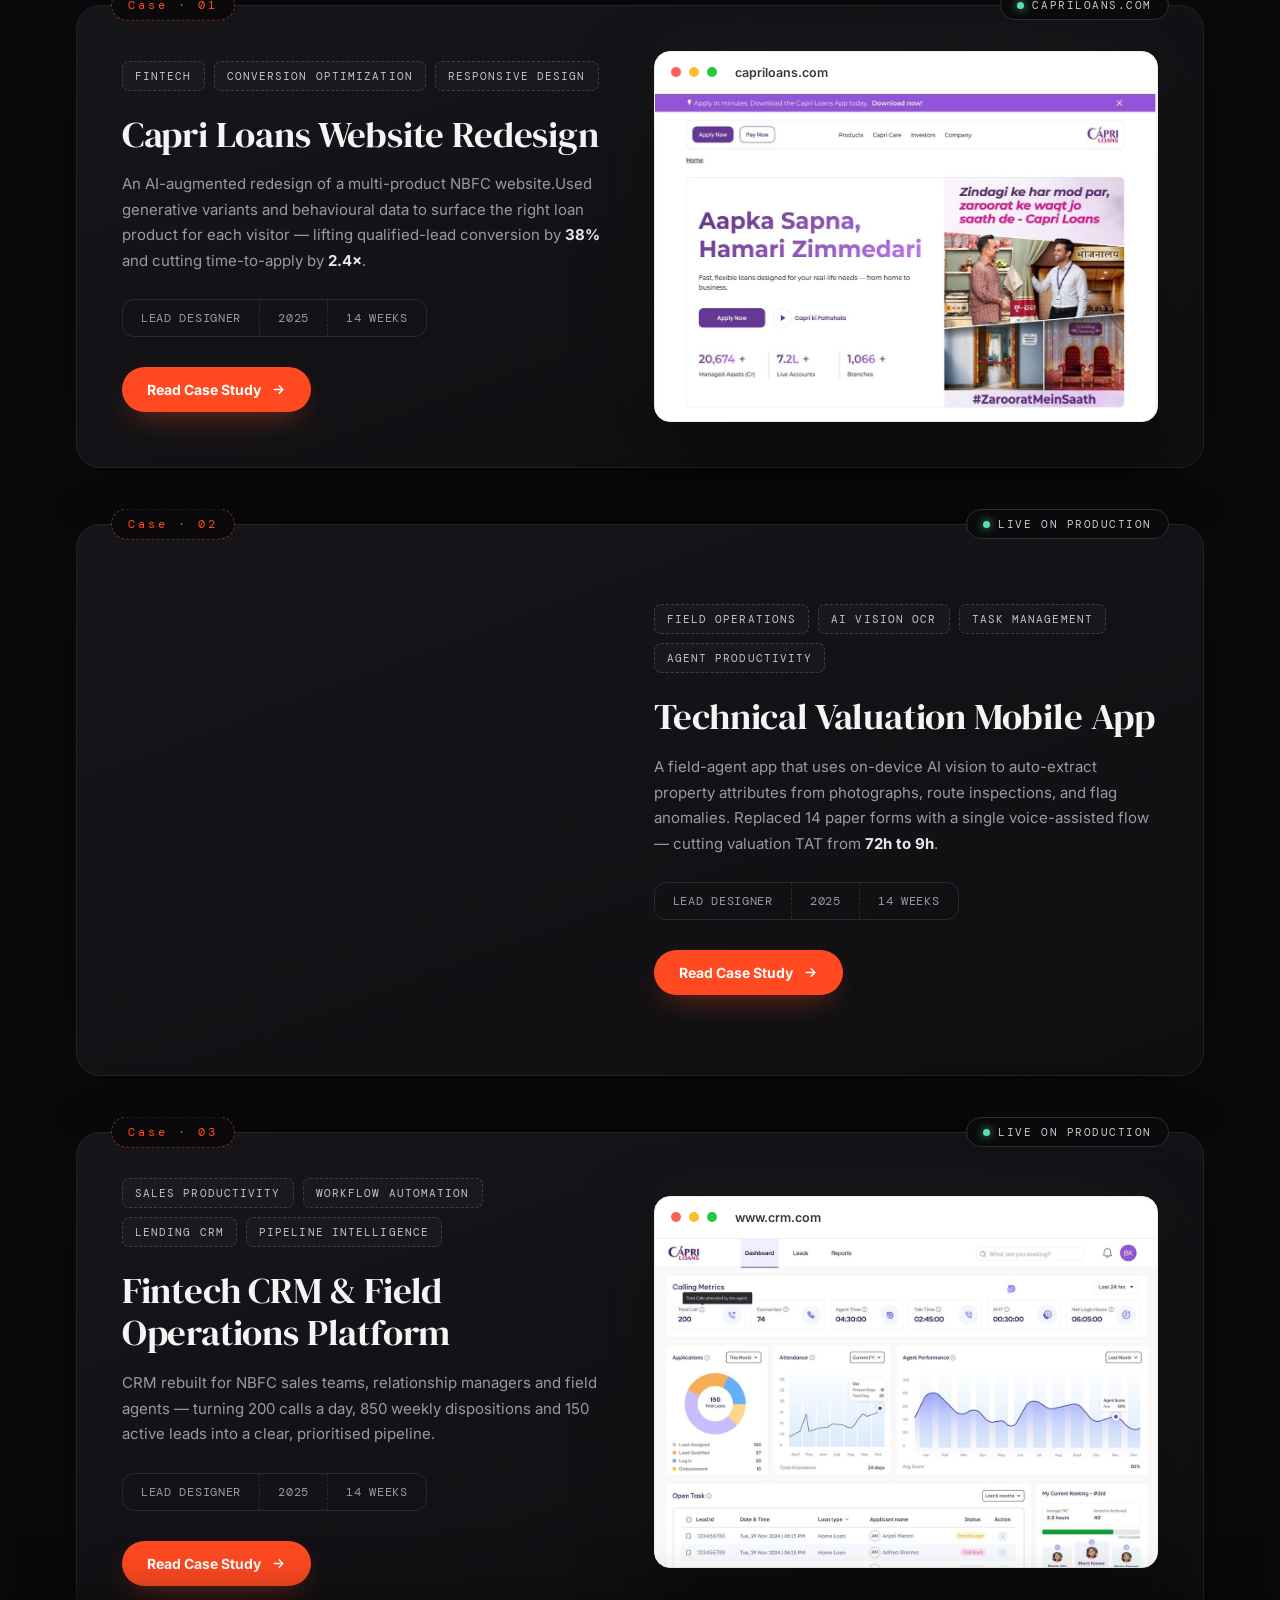
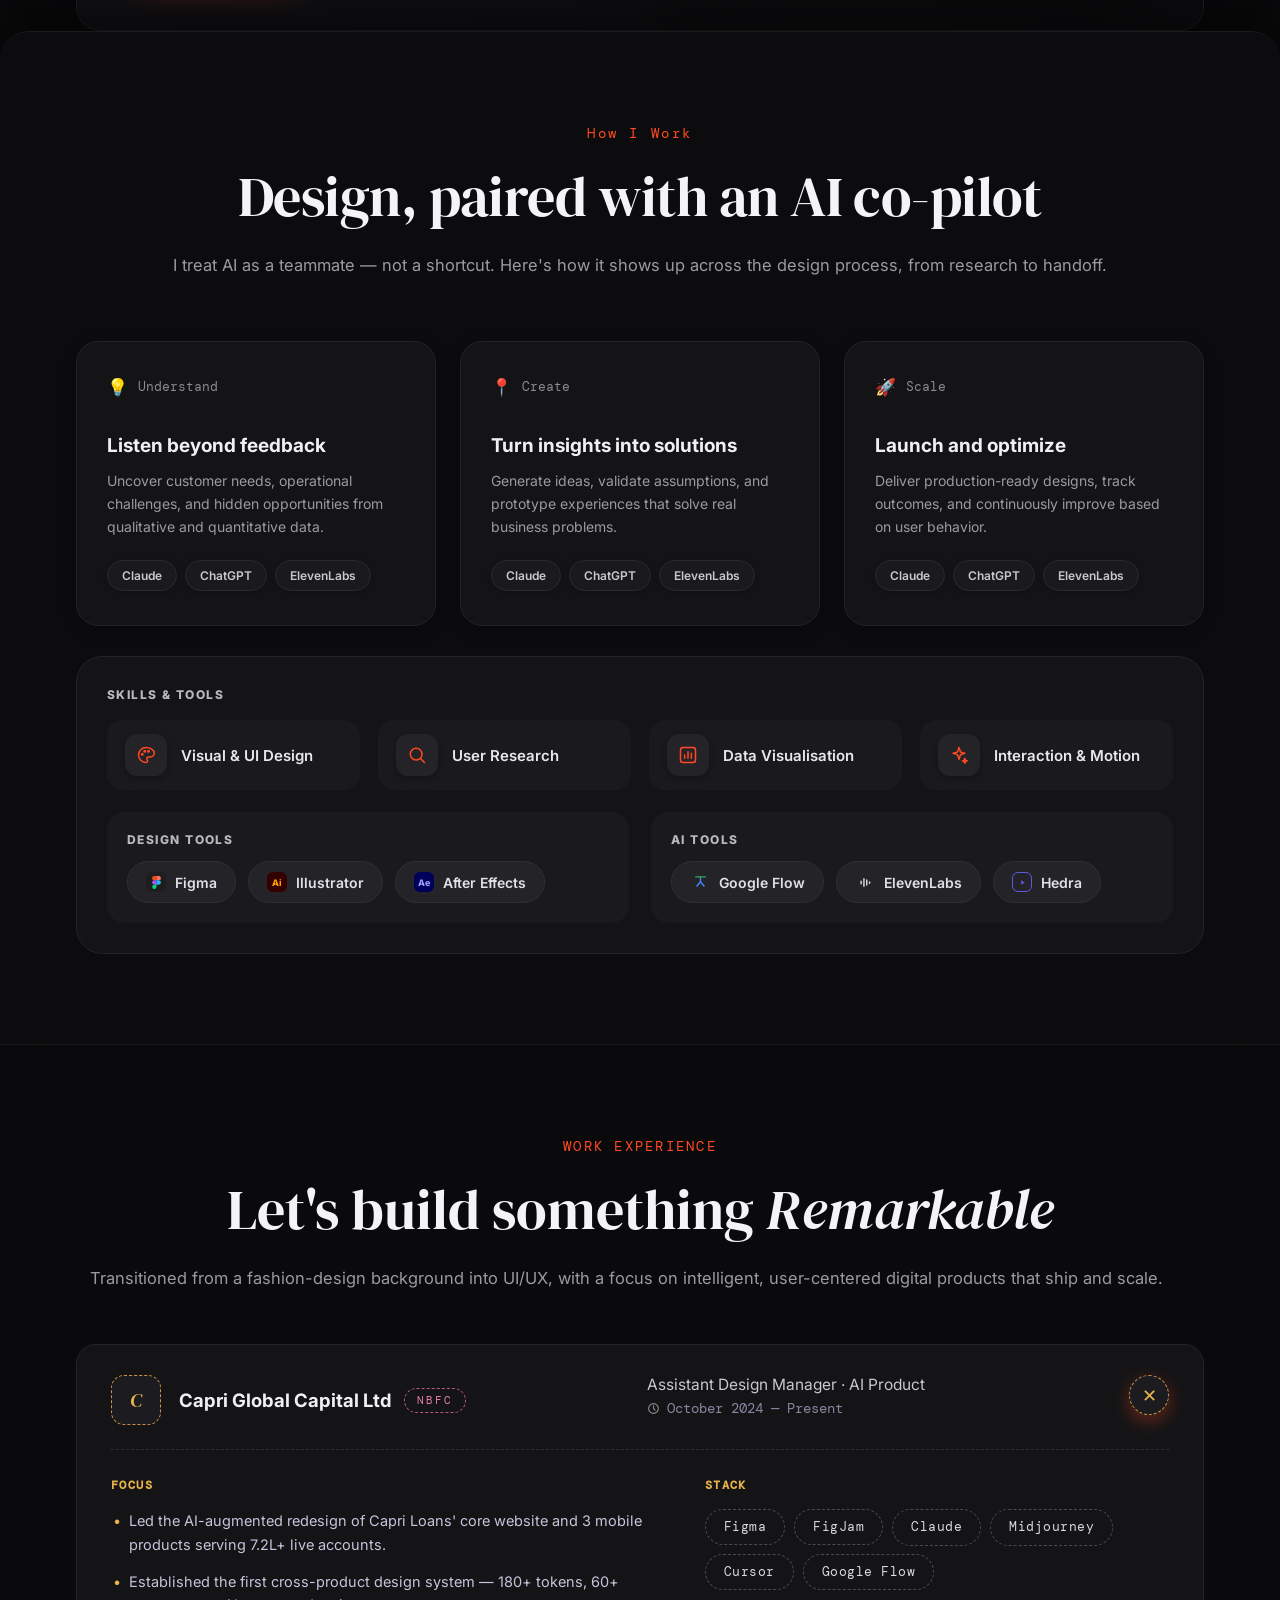
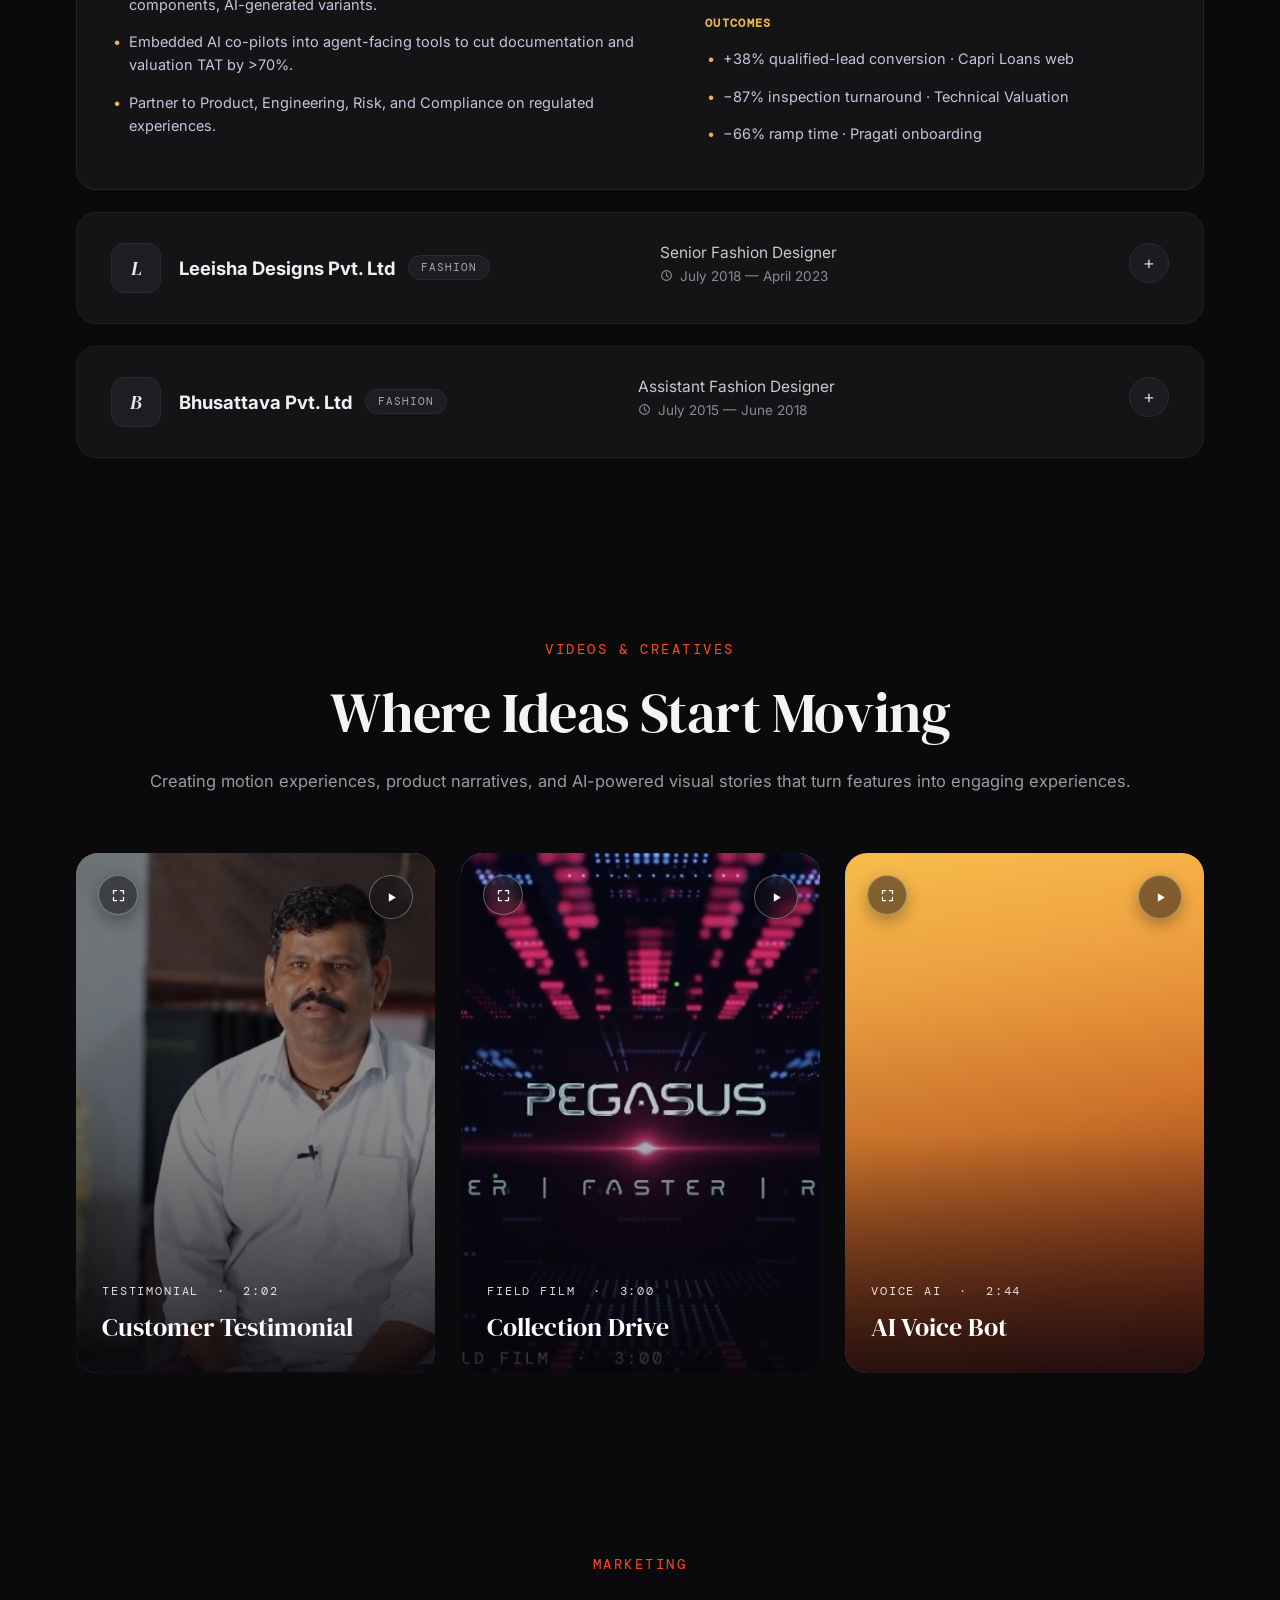
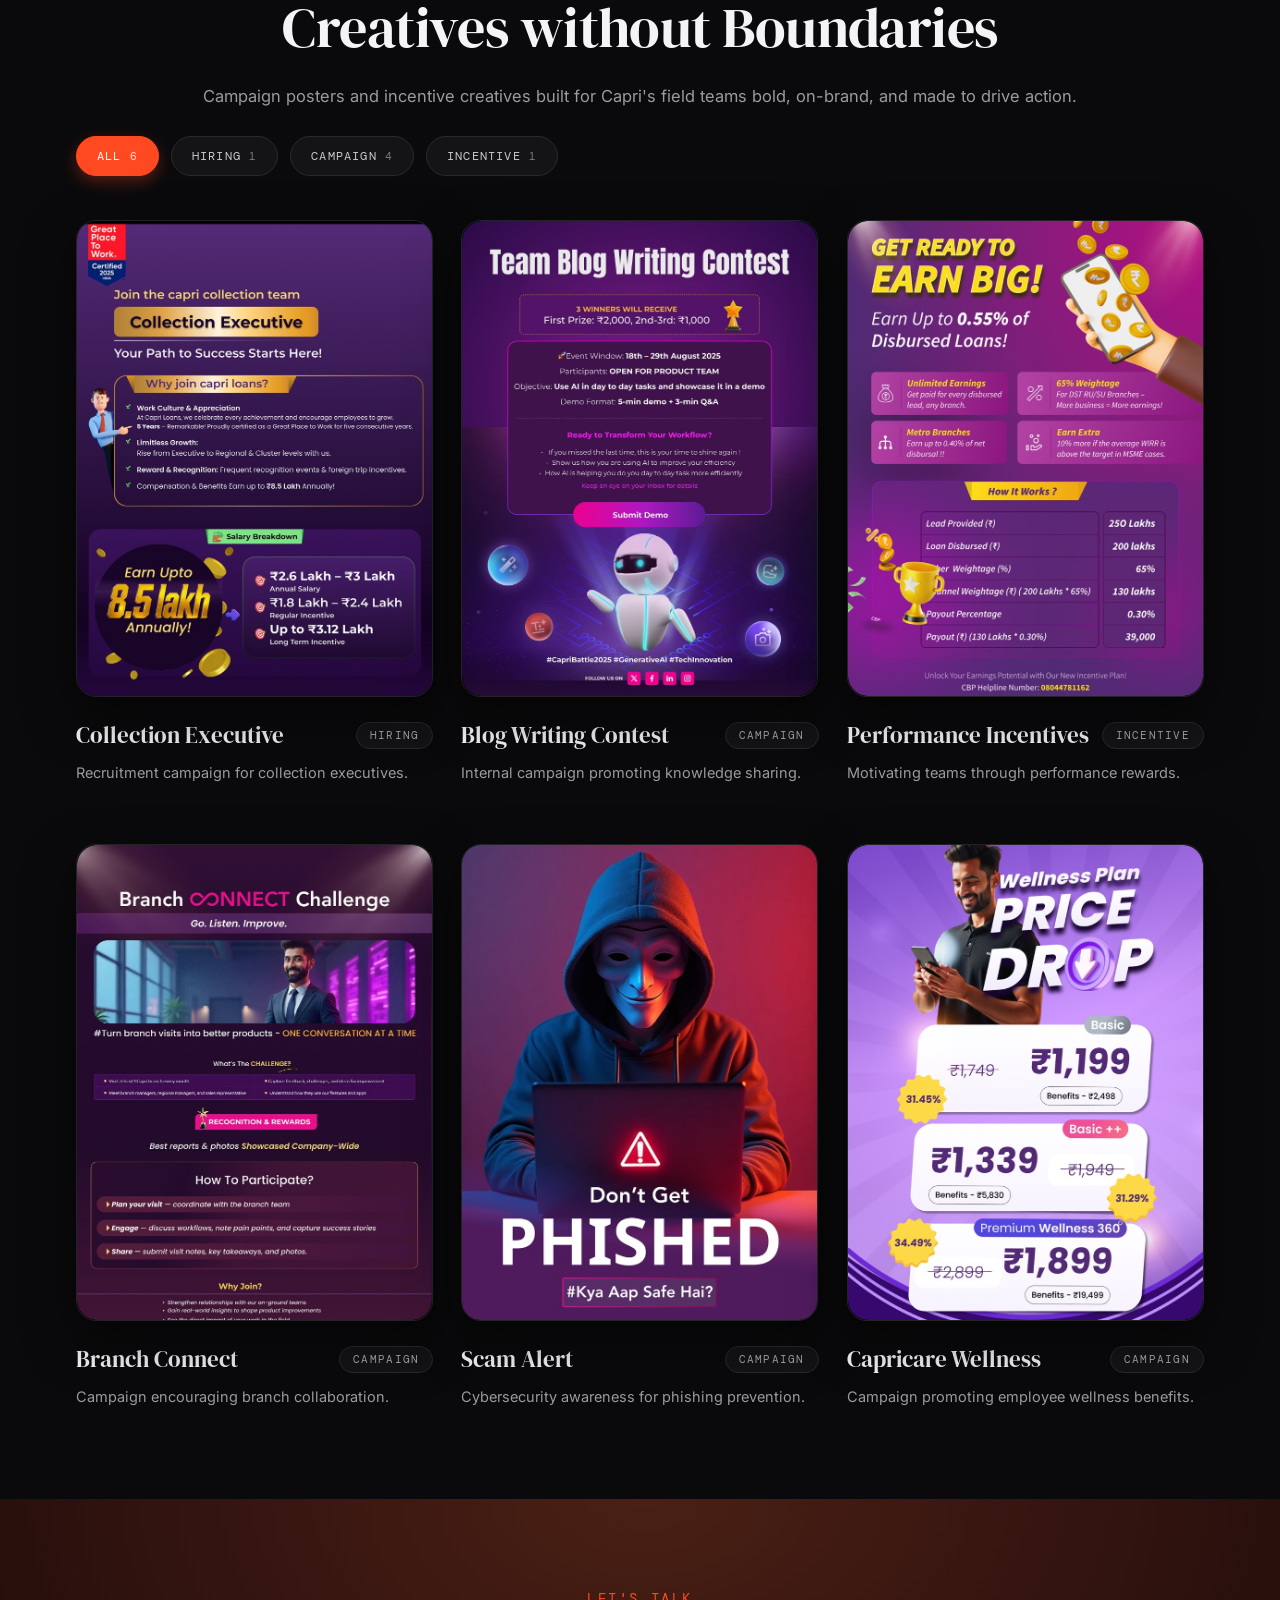
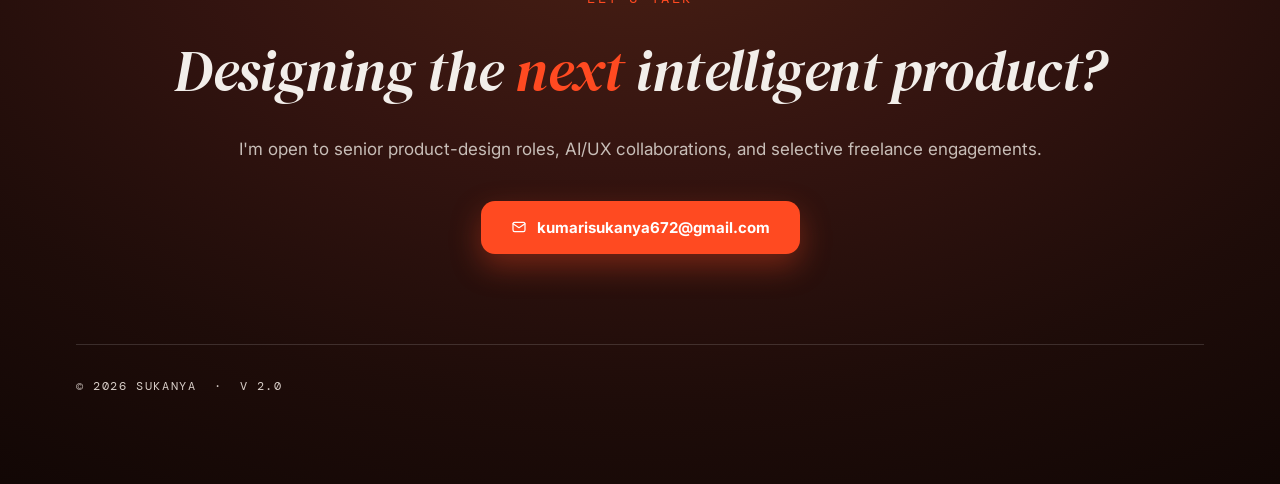
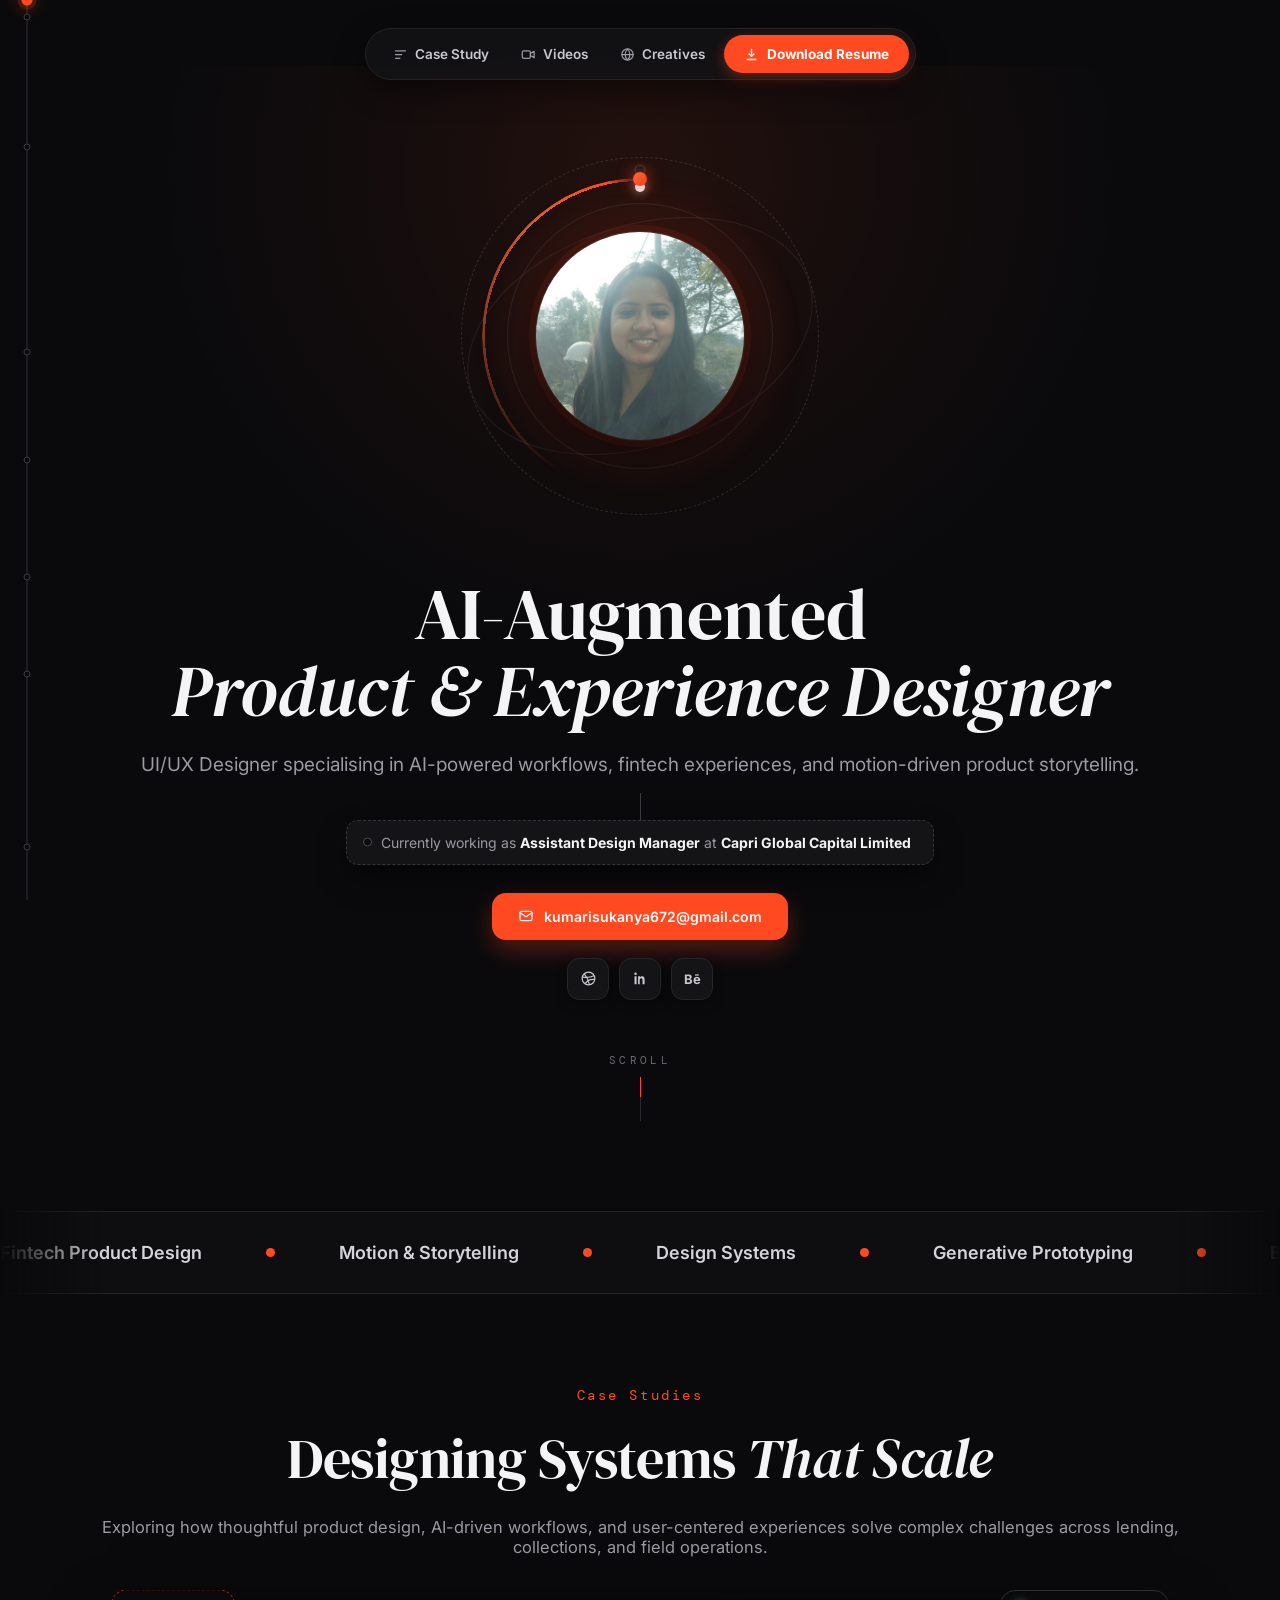
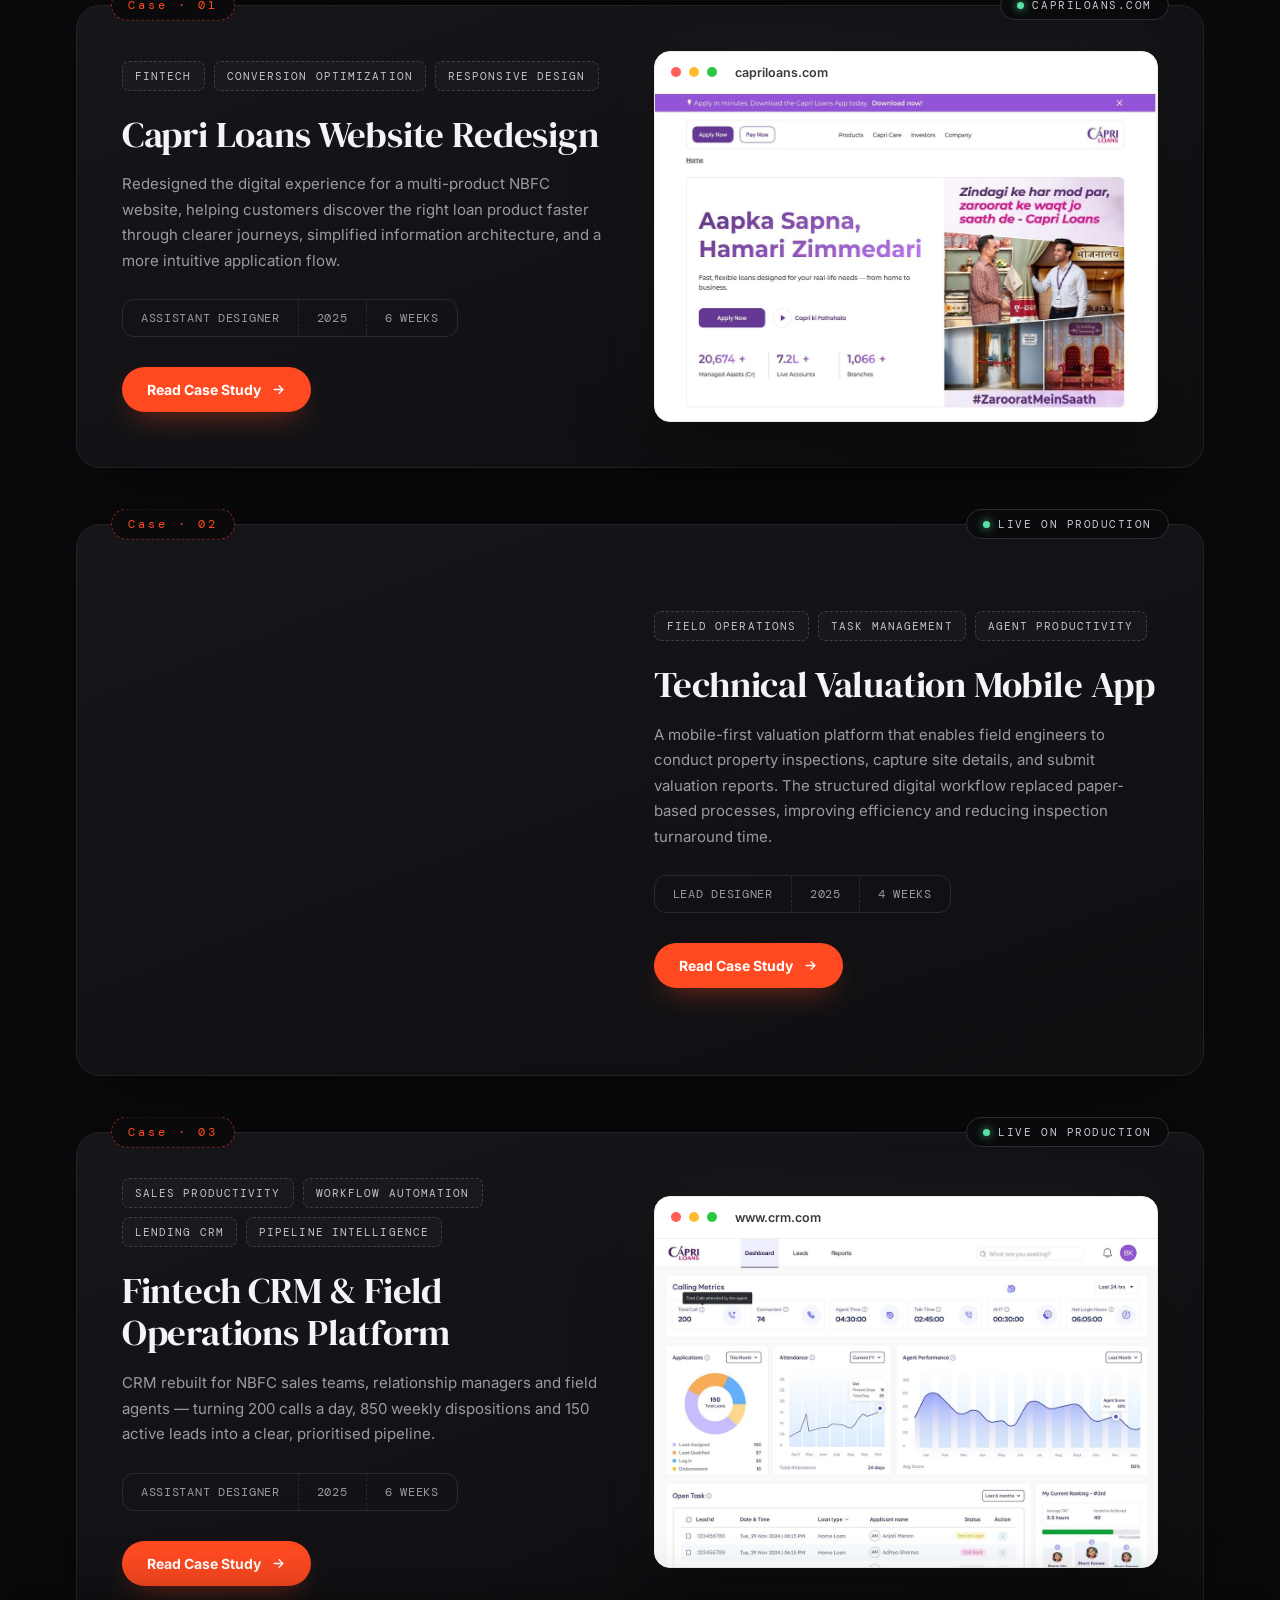
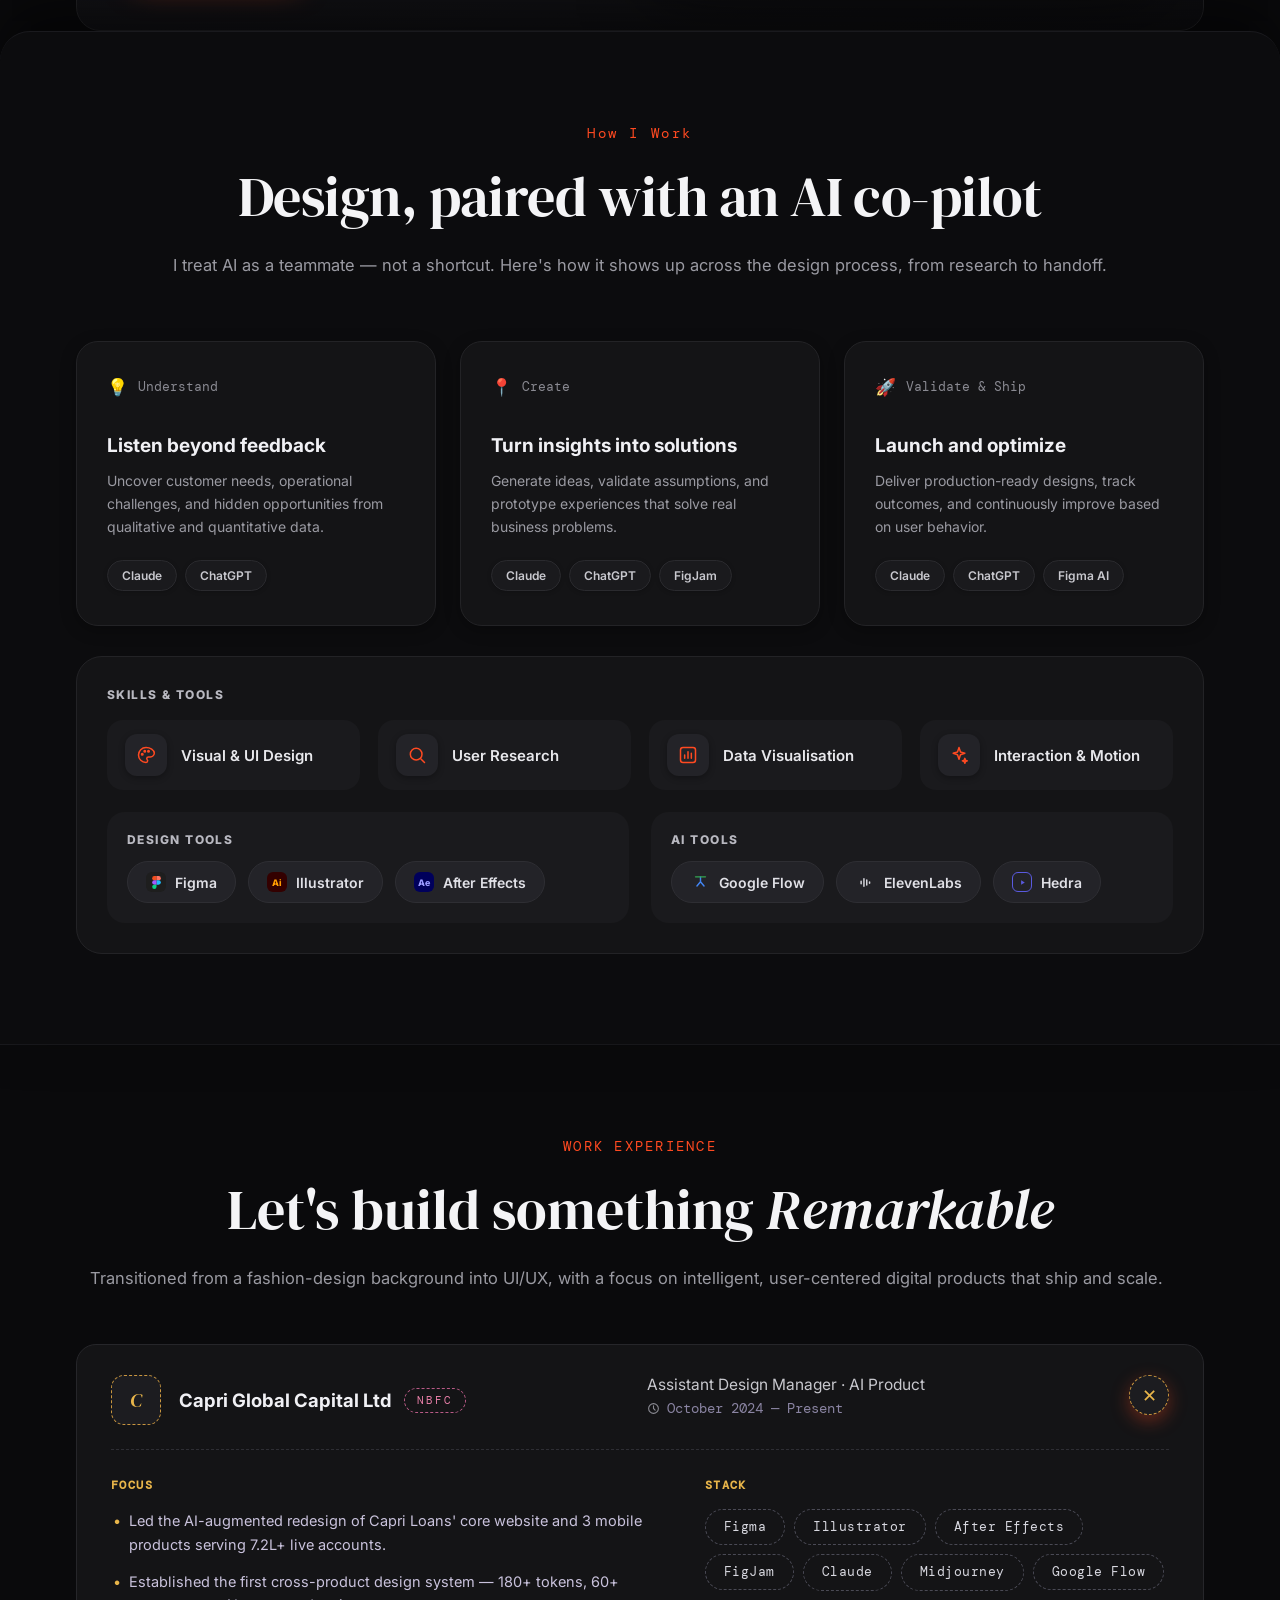
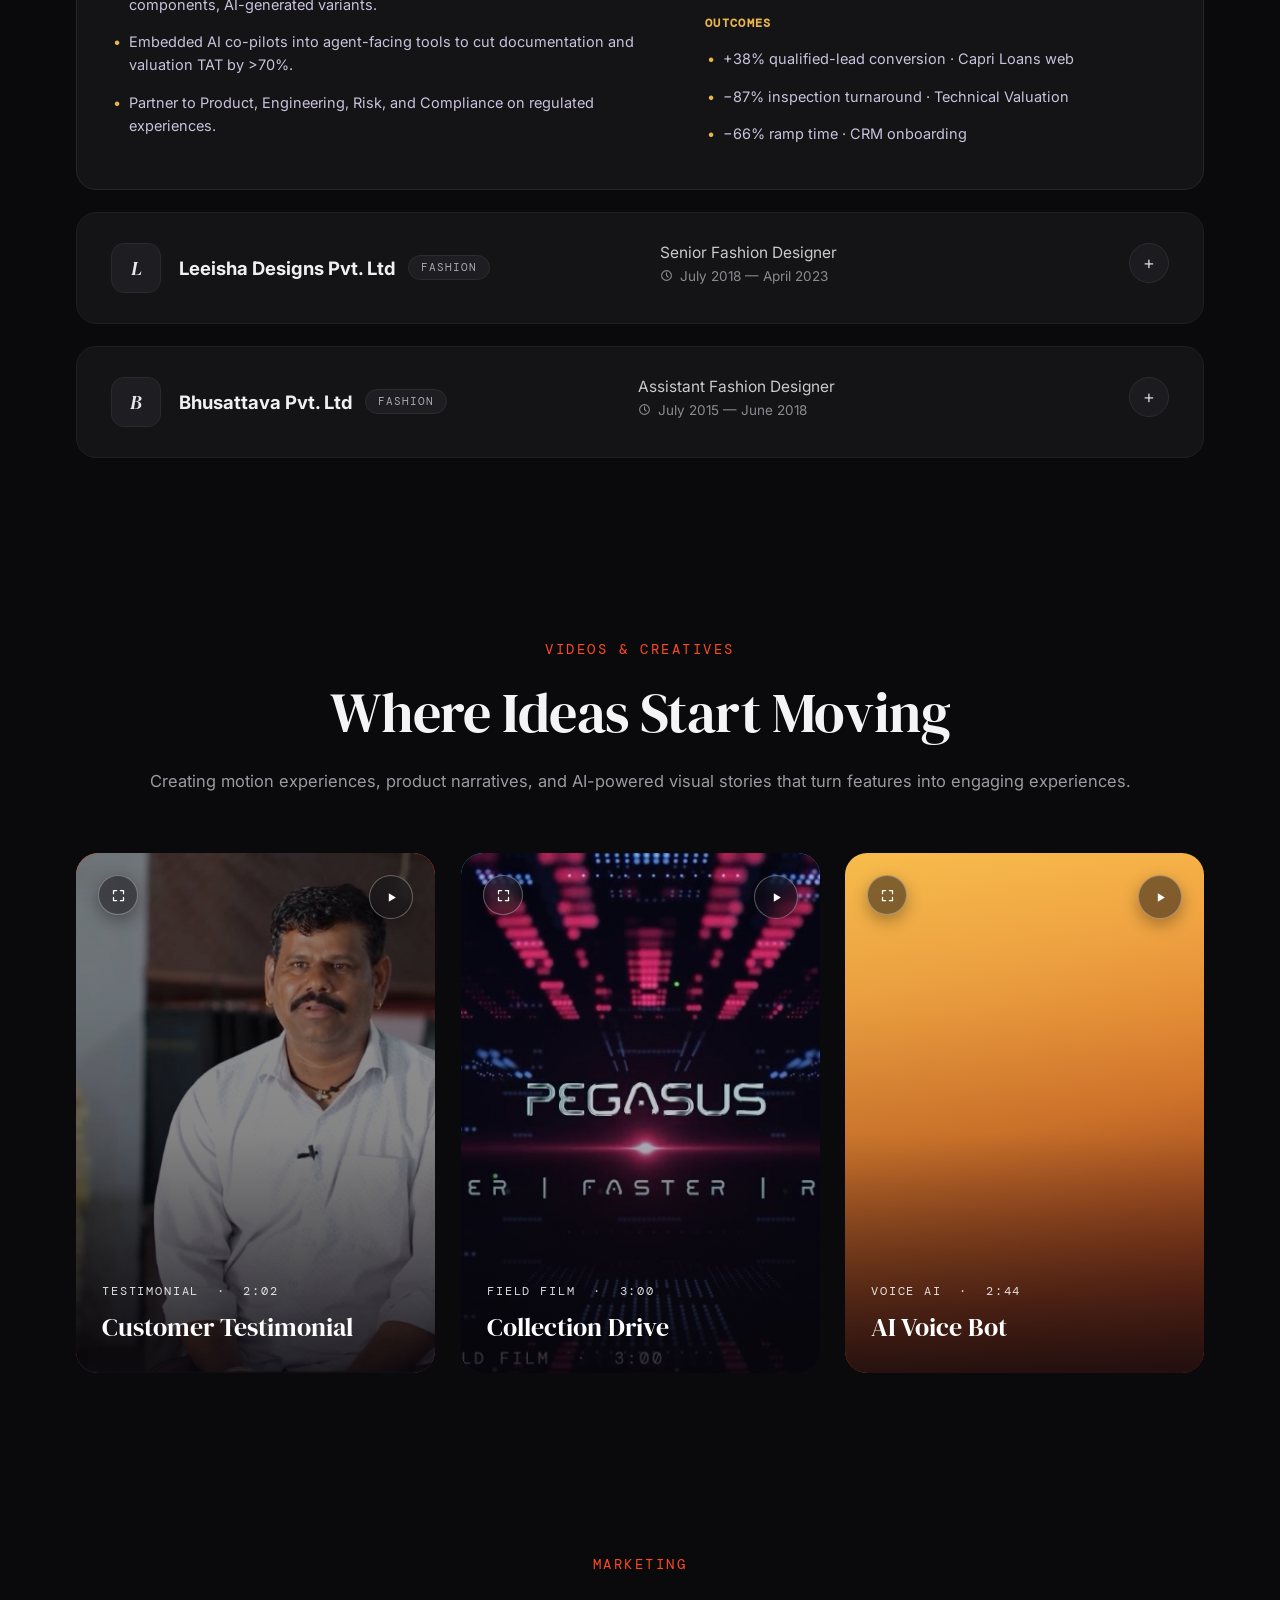
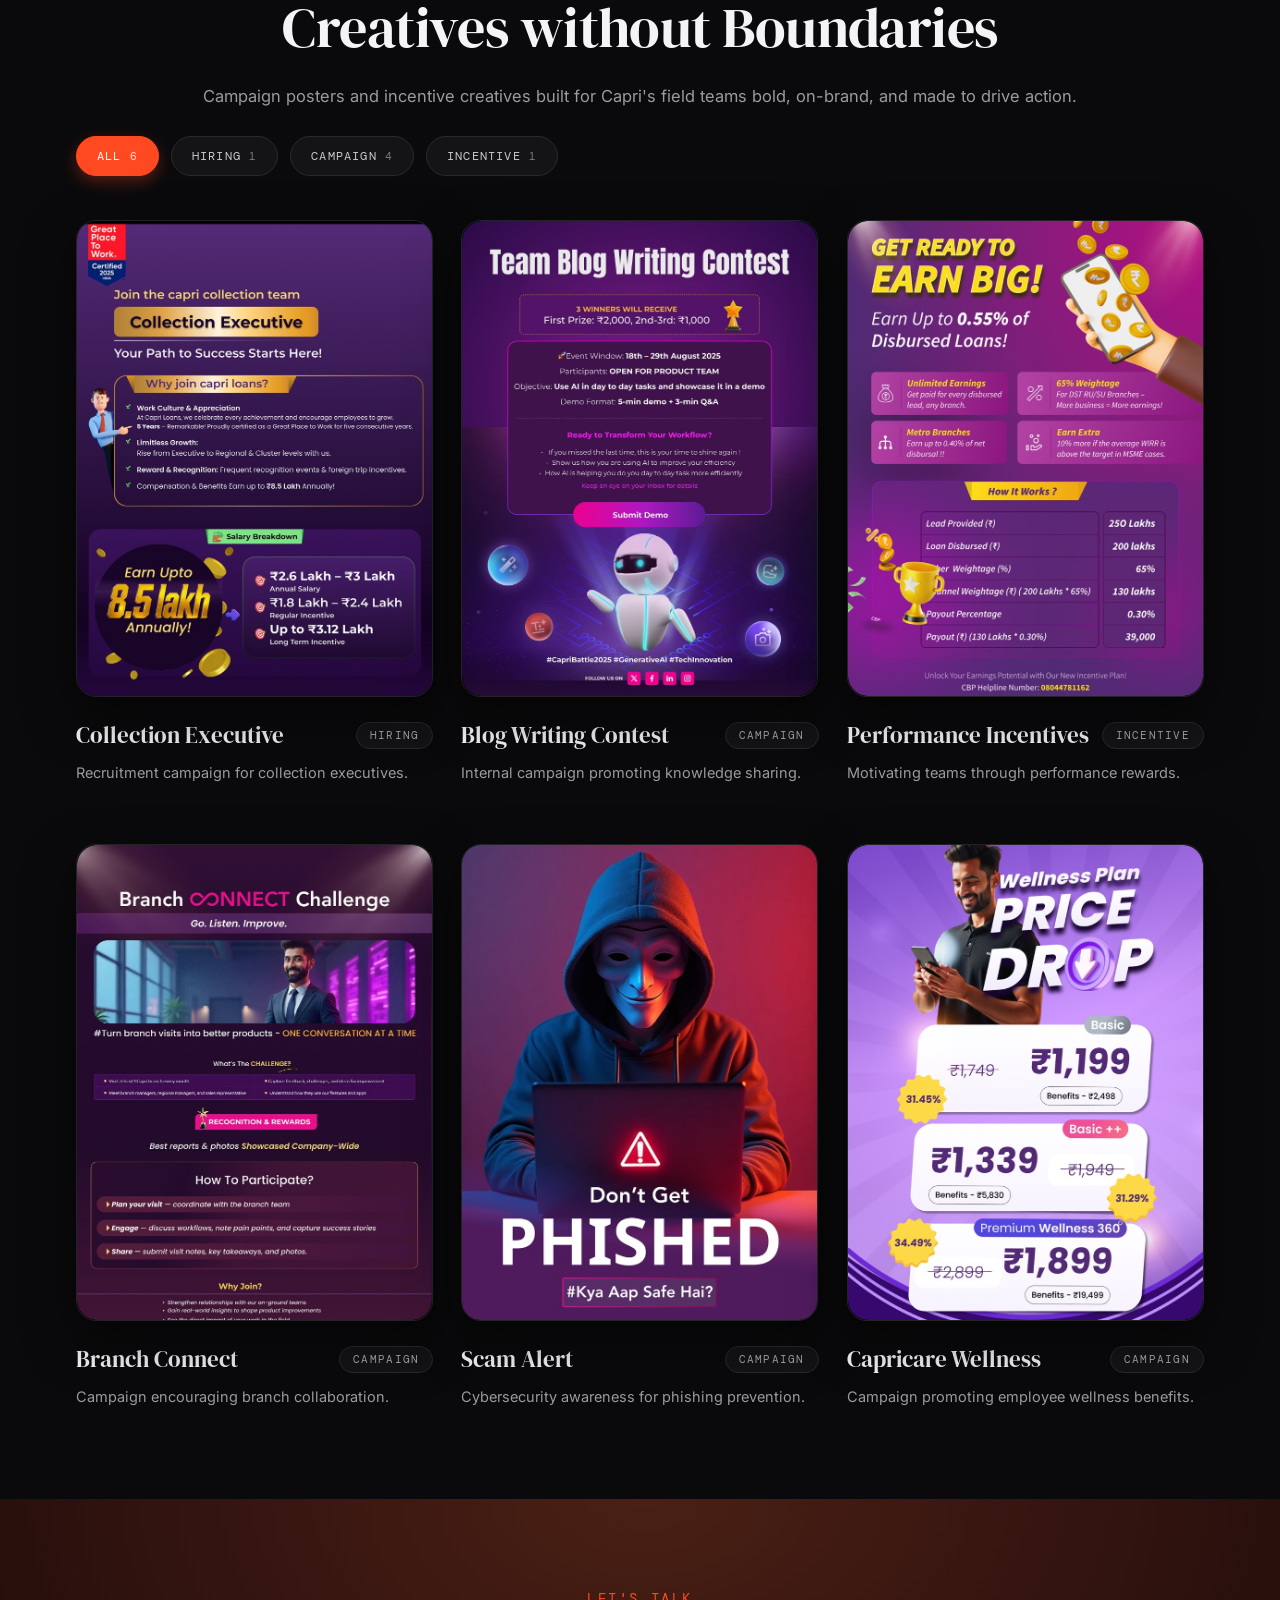
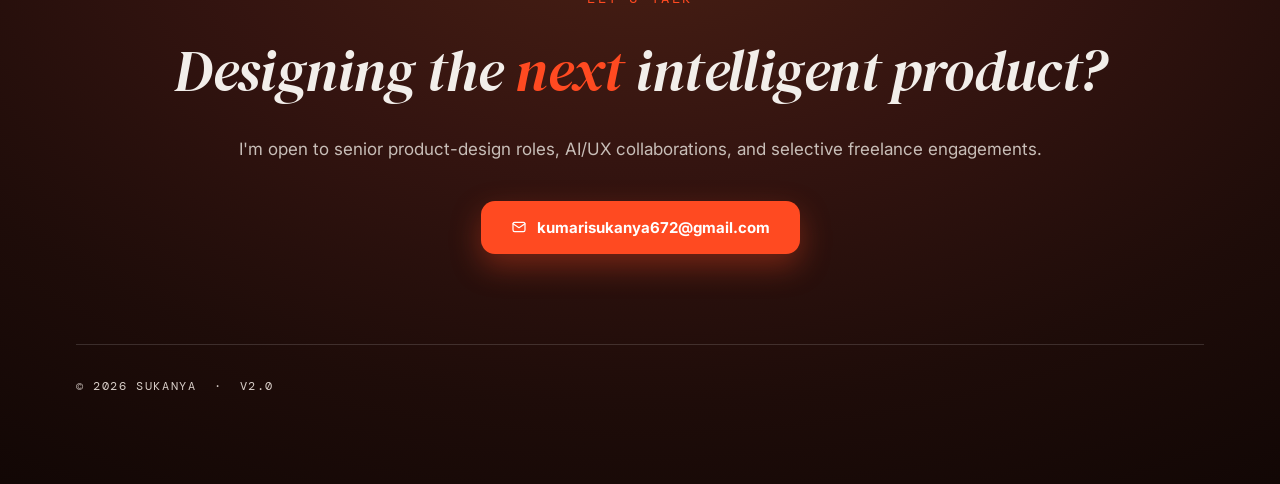
